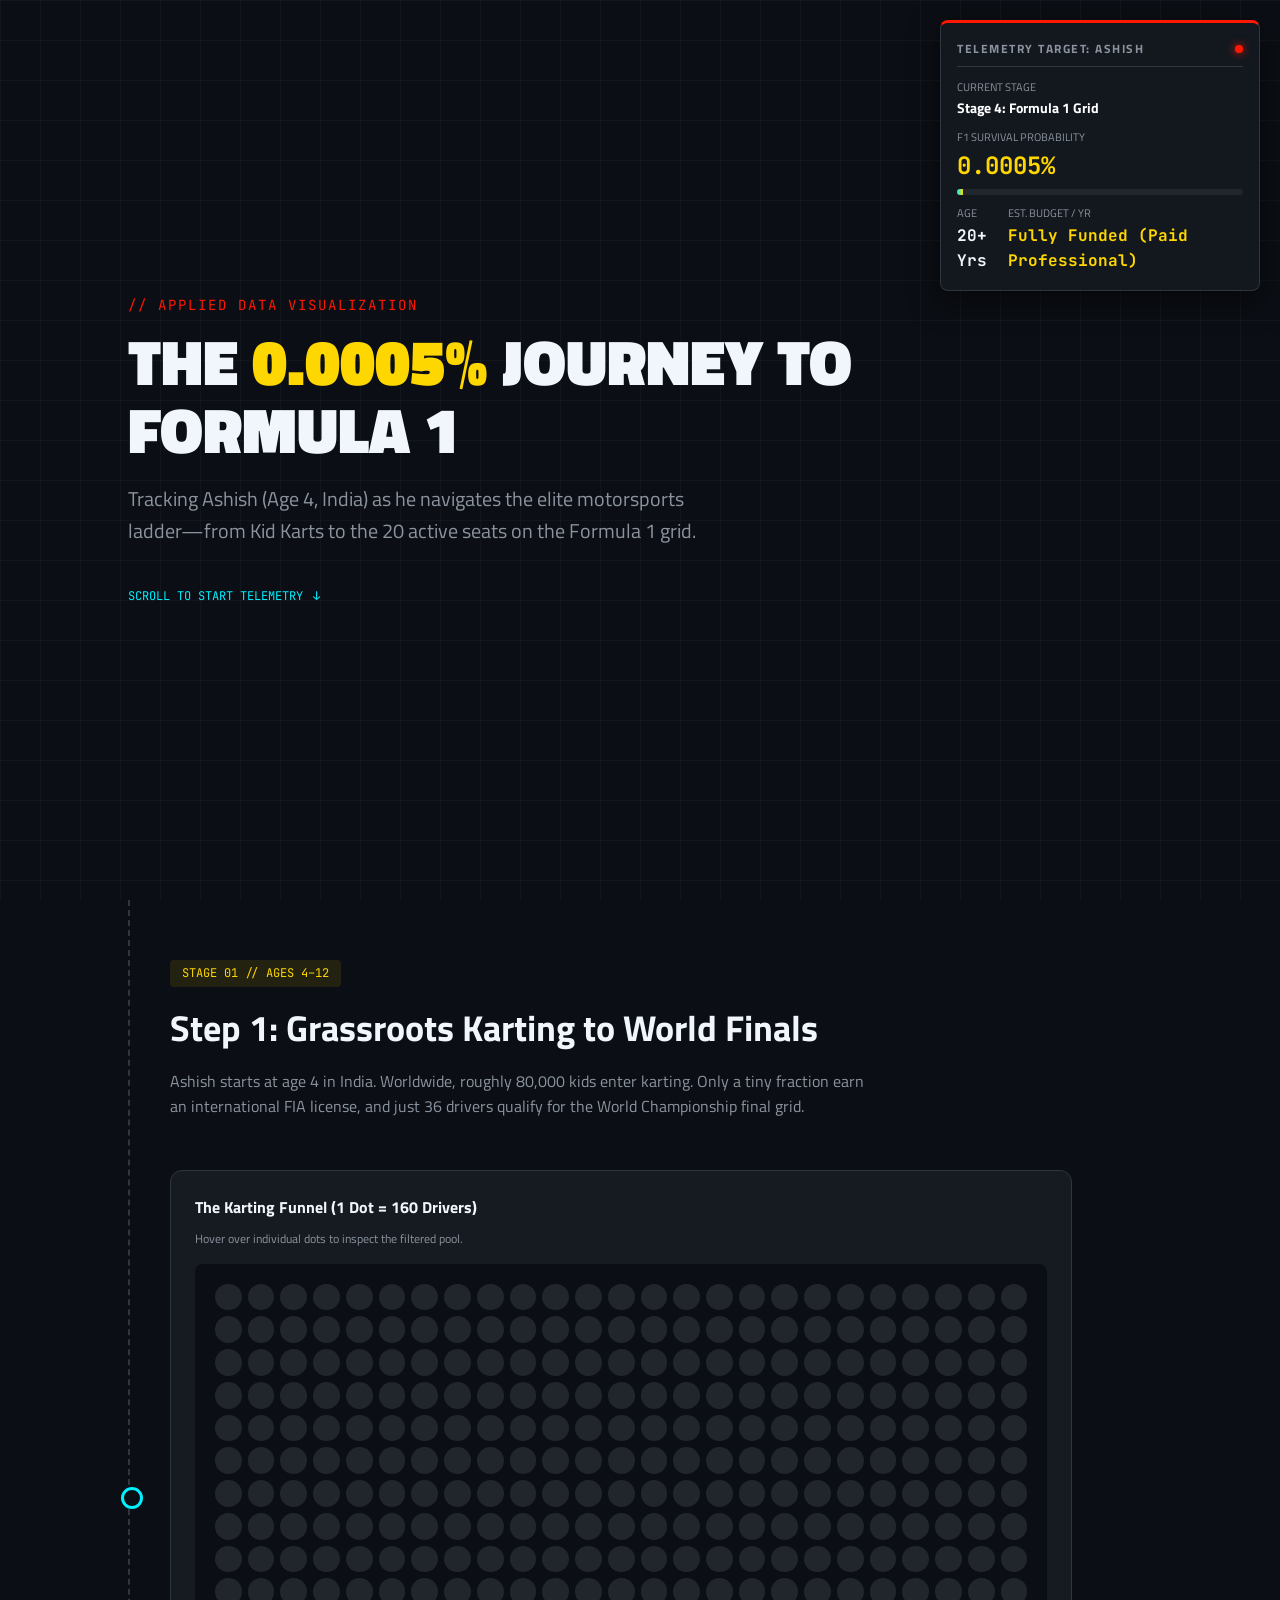
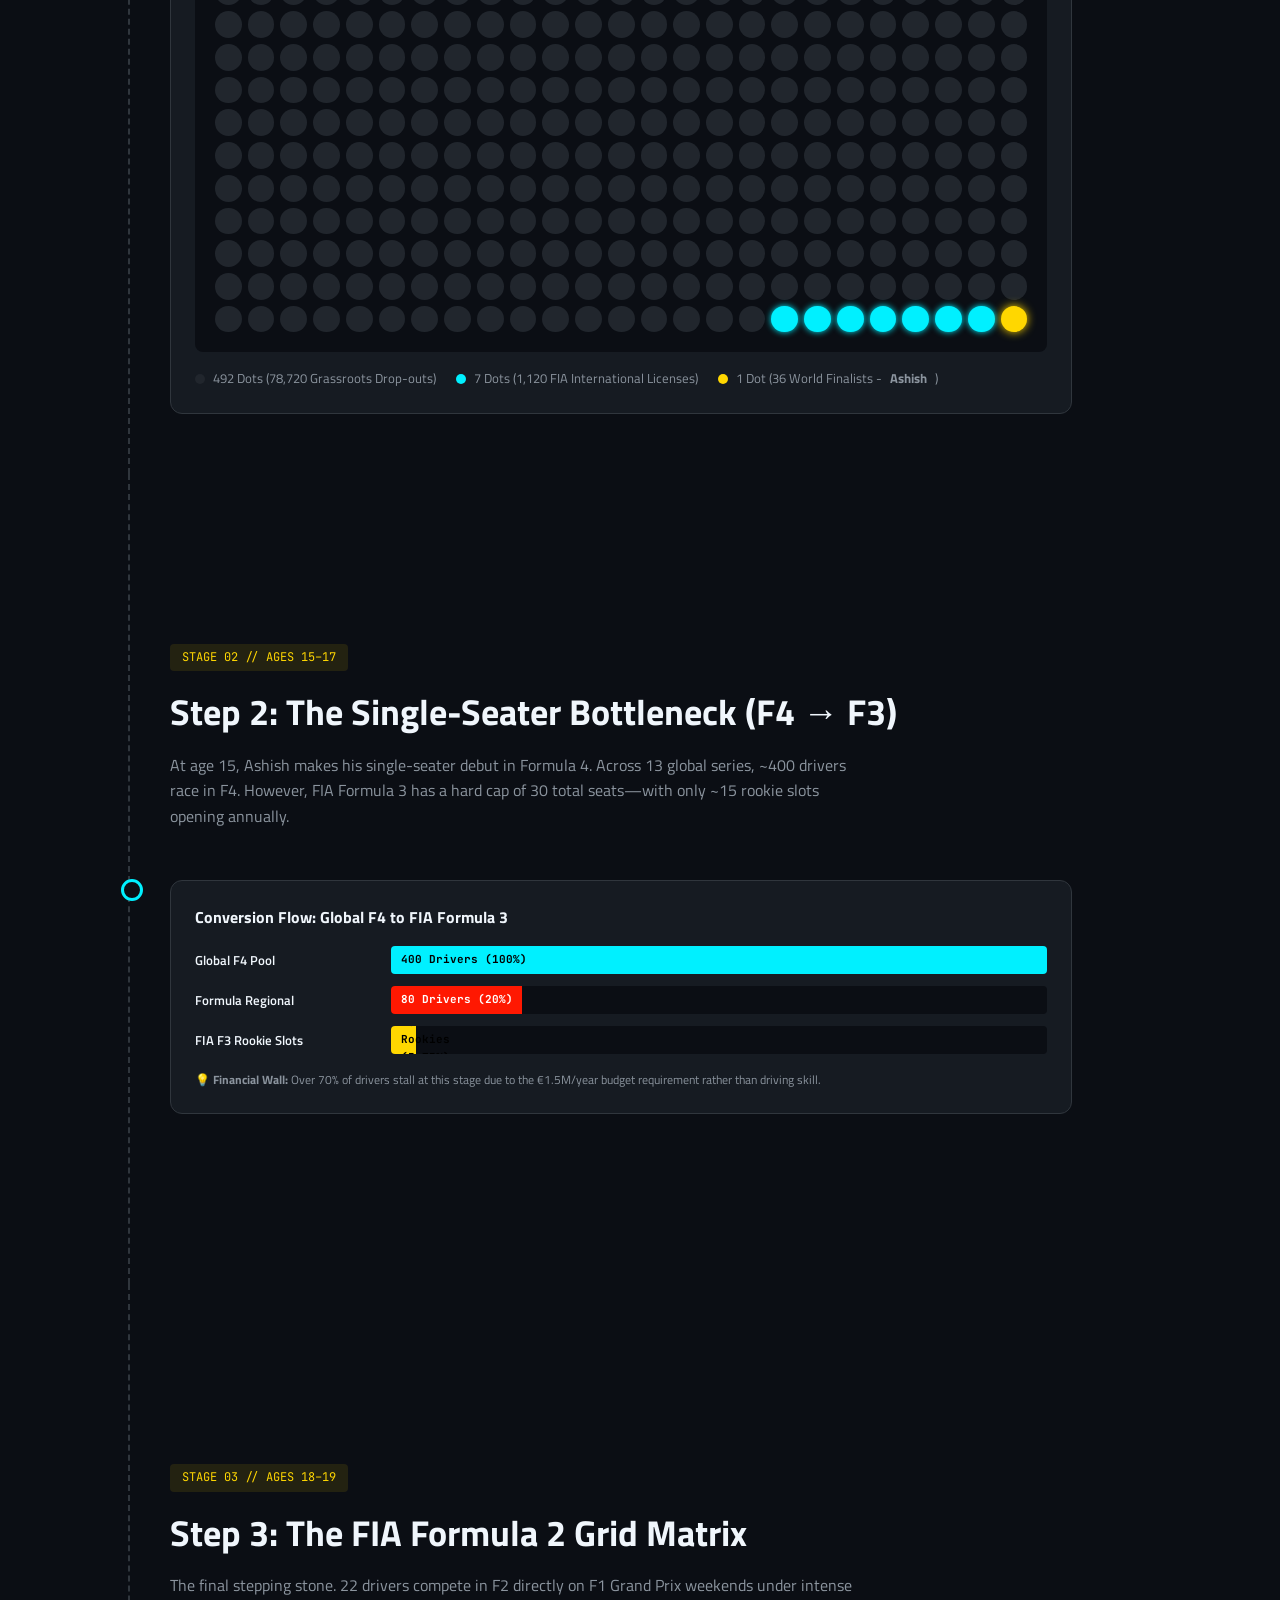
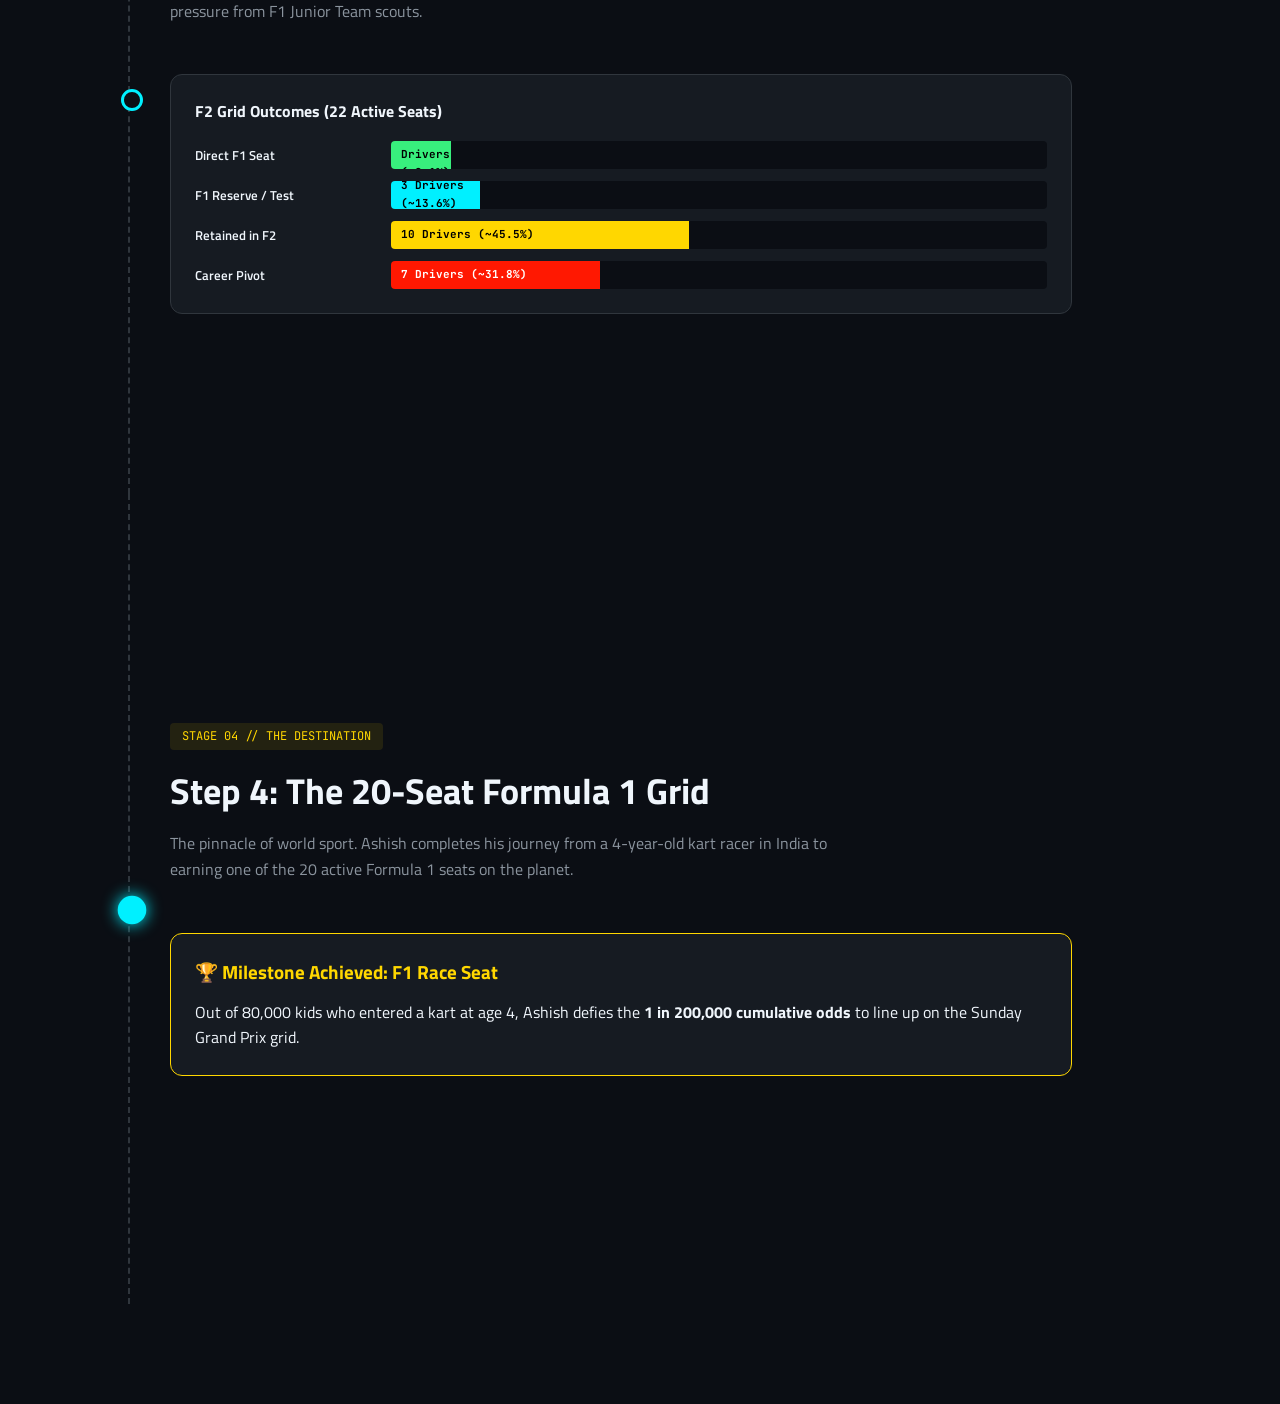
==== Index.html @ fbcd0f3a "Update 1" ====
<!DOCTYPE html>
<html lang="en">
<head>
  <meta charset="UTF-8">
  <meta name="viewport" content="width=device-width, initial-scale=1.0">
  <title>Ashish's Road to Formula 1 | An Interactive Data Story</title>
  <link href="https://fonts.googleapis.com/css2?family=Titillium+Web:wght@300;400;600;700;900&family=JetBrains+Mono:wght@400;700&display=swap" rel="stylesheet">
  
  <style>
    /* ==========================================================================
       1. GLOBAL SYSTEM & F1 THEME STYLES
       ========================================================================== */
    :root {
      --bg-dark: #0b0e14;
      --panel-bg: #161b22;
      --card-bg: #21262d;
      --accent-red: #ff1801;
      --accent-cyan: #00f0ff;
      --accent-gold: #ffd700;
      --accent-green: #38ef7d;
      --text-main: #f0f6fc;
      --text-muted: #8b949e;
      --border-color: #30363d;
      --font-f1: 'Titillium Web', sans-serif;
      --font-mono: 'JetBrains Mono', monospace;
    }

    * {
      box-sizing: border-box;
      margin: 0;
      padding: 0;
    }

    body {
      background-color: var(--bg-dark);
      color: var(--text-main);
      font-family: var(--font-f1);
      line-height: 1.6;
      overflow-x: hidden;
    }

    /* Background Telemetry Grid Effect */
    body::before {
      content: "";
      position: fixed;
      top: 0; left: 0; width: 100vw; height: 100vh;
      background-image: 
        linear-gradient(rgba(255, 255, 255, 0.03) 1px, transparent 1px),
        linear-gradient(90deg, rgba(255, 255, 255, 0.03) 1px, transparent 1px);
      background-size: 40px 40px;
      pointer-events: none;
      z-index: -1;
    }

    /* ==========================================================================
       2. FIXED TELEMETRY DASHBOARD (PROBABILITY COUNTER)
       ========================================================================== */
    .telemetry-hud {
      position: fixed;
      top: 20px;
      right: 20px;
      width: 320px;
      background: rgba(22, 27, 34, 0.85);
      backdrop-filter: blur(12px);
      border: 1px solid var(--border-color);
      border-top: 3px solid var(--accent-red);
      border-radius: 8px;
      padding: 16px;
      z-index: 1000;
      box-shadow: 0 10px 30px rgba(0, 0, 0, 0.5);
    }

    .hud-header {
      display: flex;
      justify-content: space-between;
      align-items: center;
      border-bottom: 1px solid var(--border-color);
      padding-bottom: 8px;
      margin-bottom: 12px;
    }

    .hud-title {
      font-size: 12px;
      font-weight: 700;
      letter-spacing: 1.5px;
      color: var(--text-muted);
      text-transform: uppercase;
    }

    .live-dot {
      width: 8px;
      height: 8px;
      background-color: var(--accent-red);
      border-radius: 50%;
      box-shadow: 0 0 8px var(--accent-red);
      animation: pulse 1.5s infinite;
    }

    @keyframes pulse {
      0% { opacity: 0.3; }
      50% { opacity: 1; }
      100% { opacity: 0.3; }
    }

    .hud-metric {
      margin-bottom: 10px;
    }

    .metric-label {
      font-size: 11px;
      color: var(--text-muted);
      text-transform: uppercase;
    }

    .metric-value {
      font-family: var(--font-mono);
      font-size: 24px;
      font-weight: 700;
      color: var(--accent-cyan);
      transition: all 0.4s ease;
    }

    .metric-value.gold { color: var(--accent-gold); }
    .metric-value.red { color: var(--accent-red); }

    .progress-bar-container {
      width: 100%;
      height: 6px;
      background: var(--card-bg);
      border-radius: 3px;
      overflow: hidden;
      margin-top: 4px;
    }

    .progress-bar {
      height: 100%;
      width: 100%;
      background: linear-gradient(90deg, var(--accent-cyan), var(--accent-gold));
      transition: width 0.5s ease;
    }

    /* ==========================================================================
       3. HERO SECTION
       ========================================================================== */
    .hero {
      min-height: 100vh;
      display: flex;
      flex-direction: column;
      justify-content: center;
      align-items: flex-start;
      padding: 0 10%;
      position: relative;
    }

    .hero-tag {
      color: var(--accent-red);
      font-family: var(--font-mono);
      font-size: 14px;
      letter-spacing: 2px;
      margin-bottom: 12px;
    }

    .hero-title {
      font-size: 64px;
      font-weight: 900;
      line-height: 1.05;
      text-transform: uppercase;
      max-width: 800px;
      margin-bottom: 20px;
    }

    .hero-title span {
      color: var(--accent-gold);
    }

    .hero-subtitle {
      font-size: 20px;
      color: var(--text-muted);
      max-width: 600px;
      margin-bottom: 40px;
    }

    .scroll-indicator {
      font-family: var(--font-mono);
      font-size: 12px;
      color: var(--accent-cyan);
      display: flex;
      align-items: center;
      gap: 10px;
      animation: bounce 2s infinite;
    }

    @keyframes bounce {
      0%, 20%, 50%, 80%, 100% { transform: translateY(0); }
      40% { transform: translateY(-8px); }
      60% { transform: translateY(-4px); }
    }

    /* ==========================================================================
       4. STORY STAGES (SCROLL CONTENT)
       ========================================================================== */
    .container {
      padding: 0 10% 100px 10%;
      max-width: 1200px;
    }

    .stage-section {
      min-height: 90vh;
      padding: 60px 0;
      display: flex;
      flex-direction: column;
      justify-content: center;
      border-left: 2px dashed var(--border-color);
      padding-left: 40px;
      position: relative;
    }

    .stage-section::before {
      content: "";
      position: absolute;
      left: -9px;
      top: 50%;
      width: 16px;
      height: 16px;
      border-radius: 50%;
      background: var(--bg-dark);
      border: 3px solid var(--accent-cyan);
      transition: all 0.3s ease;
    }

    .stage-section.active::before {
      background: var(--accent-cyan);
      box-shadow: 0 0 12px var(--accent-cyan);
      transform: scale(1.3);
    }

    .stage-badge {
      font-family: var(--font-mono);
      font-size: 12px;
      color: var(--accent-gold);
      background: rgba(255, 215, 0, 0.1);
      padding: 4px 12px;
      border-radius: 4px;
      display: inline-block;
      margin-bottom: 12px;
      width: fit-content;
    }

    .stage-title {
      font-size: 36px;
      font-weight: 700;
      margin-bottom: 12px;
    }

    .stage-desc {
      font-size: 16px;
      color: var(--text-muted);
      max-width: 700px;
      margin-bottom: 30px;
    }

    /* ==========================================================================
       5. INTERACTIVE VISUALIZATIONS & HOVER CARDS
       ========================================================================== */
    .viz-card {
      background: var(--panel-bg);
      border: 1px solid var(--border-color);
      border-radius: 12px;
      padding: 24px;
      margin-top: 20px;
      transition: transform 0.3s ease, border-color 0.3s ease;
    }

    .viz-card:hover {
      transform: translateY(-4px);
      border-color: var(--accent-cyan);
    }

    /* Stage 1: Dot Grid Visual */
    .dot-grid {
      display: grid;
      grid-template-columns: repeat(25, 1fr);
      gap: 6px;
      background: var(--bg-dark);
      padding: 20px;
      border-radius: 8px;
      margin-bottom: 16px;
    }

    .dot {
      width: 100%;
      aspect-ratio: 1;
      border-radius: 50%;
      background: var(--card-bg);
      transition: transform 0.2s ease, background-color 0.2s ease;
      cursor: pointer;
    }

    .dot:hover {
      transform: scale(2);
      z-index: 10;
    }

    .dot.blue { background: var(--accent-cyan); box-shadow: 0 0 6px var(--accent-cyan); }
    .dot.gold { background: var(--accent-gold); box-shadow: 0 0 10px var(--accent-gold); animation: pulse 1s infinite; }

    /* Legend Box */
    .legend-box {
      display: flex;
      gap: 20px;
      font-size: 13px;
      color: var(--text-muted);
    }

    .legend-item {
      display: flex;
      align-items: center;
      gap: 8px;
    }

    /* Stage 2 & 3: Interactive Bar / Sankey Flow Visuals */
    .flow-bar-container {
      display: flex;
      flex-direction: column;
      gap: 12px;
      margin-top: 16px;
    }

    .flow-row {
      display: flex;
      align-items: center;
      gap: 16px;
    }

    .flow-label {
      width: 180px;
      font-size: 13px;
      font-weight: 600;
    }

    .flow-track {
      flex-grow: 1;
      height: 28px;
      background: var(--bg-dark);
      border-radius: 4px;
      overflow: hidden;
      position: relative;
    }

    .flow-fill {
      height: 100%;
      background: var(--accent-cyan);
      display: flex;
      align-items: center;
      padding-left: 10px;
      font-family: var(--font-mono);
      font-size: 11px;
      color: #000;
      font-weight: 700;
      transition: width 1s ease;
    }

    .flow-fill.red { background: var(--accent-red); color: #fff; }
    .flow-fill.gold { background: var(--accent-gold); }
    .flow-fill.green { background: var(--accent-green); }

    /* Tooltip styling on hover */
    [data-tooltip] {
      position: relative;
      cursor: pointer;
    }

    [data-tooltip]::after {
      content: attr(data-tooltip);
      position: absolute;
      bottom: 125%;
      left: 50%;
      transform: translateX(-50%);
      background: var(--card-bg);
      color: var(--text-main);
      padding: 6px 12px;
      border-radius: 4px;
      font-size: 12px;
      white-space: nowrap;
      border: 1px solid var(--border-color);
      opacity: 0;
      pointer-events: none;
      transition: opacity 0.2s ease;
      z-index: 100;
    }

    [data-tooltip]:hover::after {
      opacity: 1;
    }

    /* Responsive adjustments */
    @media (max-width: 768px) {
      .telemetry-hud { width: calc(100% - 40px); top: auto; bottom: 20px; right: 20px; }
      .hero-title { font-size: 38px; }
      .dot-grid { grid-template-columns: repeat(15, 1fr); }
      .flow-row { flex-direction: column; align-items: flex-start; gap: 4px; }
      .flow-track { width: 100%; }
    }
  </style>
</head>
<body>

  <!-- ==========================================================================
       FIXED TELEMETRY DASHBOARD (LIVE PROBABILITY COUNTER)
       ========================================================================== -->
  <aside class="telemetry-hud">
    <div class="hud-header">
      <span class="hud-title">Telemetry Target: Ashish</span>
      <span class="live-dot"></span>
    </div>
    
    <div class="hud-metric">
      <div class="metric-label">Current Stage</div>
      <div id="hud-stage-name" style="font-size: 14px; font-weight: 700; color: #fff;">Stage 0: Grassroots</div>
    </div>

    <div class="hud-metric">
      <div class="metric-label">F1 Survival Probability</div>
      <div id="hud-probability" class="metric-value">100.00%</div>
      <div class="progress-bar-container">
        <div id="hud-progress-bar" class="progress-bar"></div>
      </div>
    </div>

    <div style="display: flex; justify-content: space-between; margin-top: 10px;">
      <div>
        <div class="metric-label">Age</div>
        <div id="hud-age" style="font-family: var(--font-mono); font-weight: 700;">4 Yrs</div>
      </div>
      <div>
        <div class="metric-label">Est. Budget / Yr</div>
        <div id="hud-budget" style="font-family: var(--font-mono); font-weight: 700; color: var(--accent-gold);">₹2 Lakhs</div>
      </div>
    </div>
  </aside>

  <!-- ==========================================================================
       HERO SECTION
       ========================================================================== -->
  <section class="hero">
    <div class="hero-tag">// APPLIED DATA VISUALIZATION</div>
    <h1 class="hero-title">The <span>0.0005%</span> Journey to Formula 1</h1>
    <p class="hero-subtitle">Tracking Ashish (Age 4, India) as he navigates the elite motorsports ladder—from Kid Karts to the 20 active seats on the Formula 1 grid.</p>
    <div class="scroll-indicator">
      <span>SCROLL TO START TELEMETRY</span>
      <span>↓</span>
    </div>
  </section>

  <div class="container">

    <!-- ==========================================================================
         STAGE 1: KARTING ENTRY (THE 500-DOT GRID)
         ========================================================================== -->
    <section class="stage-section" id="stage-1" data-stage="Stage 1: Karting Entry" data-prob="1.40%" data-age="4–12" data-budget="₹2L – ₹25L" data-pct="100">
      <span class="stage-badge">STAGE 01 // AGES 4–12</span>
      <h2 class="stage-title">Step 1: Grassroots Karting to World Finals</h2>
      <p class="stage-desc">Ashish starts at age 4 in India. Worldwide, roughly 80,000 kids enter karting. Only a tiny fraction earn an international FIA license, and just 36 drivers qualify for the World Championship final grid.</p>

      <div class="viz-card">
        <h4 style="margin-bottom: 8px;">The Karting Funnel (1 Dot = 160 Drivers)</h4>
        <p style="font-size: 12px; color: var(--text-muted); margin-bottom: 16px;">Hover over individual dots to inspect the filtered pool.</p>
        
        <!-- 500 Dot Grid Generated via JavaScript -->
        <div class="dot-grid" id="karting-grid"></div>

        <div class="legend-box">
          <div class="legend-item"><span style="width: 10px; height: 10px; background: var(--card-bg); border-radius: 50%;"></span> 492 Dots (78,720 Grassroots Drop-outs)</div>
          <div class="legend-item"><span style="width: 10px; height: 10px; background: var(--accent-cyan); border-radius: 50%;"></span> 7 Dots (1,120 FIA International Licenses)</div>
          <div class="legend-item"><span style="width: 10px; height: 10px; background: var(--accent-gold); border-radius: 50%;"></span> 1 Dot (36 World Finalists - <b>Ashish</b>)</div>
        </div>
      </div>
    </section>

    <!-- ==========================================================================
         STAGE 2: FORMULA 4 TO FORMULA 3
         ========================================================================== -->
    <section class="stage-section" id="stage-2" data-stage="Stage 2: Single-Seater Leap" data-prob="0.0037%" data-age="15–17" data-budget="₹3.5Cr – ₹15Cr" data-pct="35">
      <span class="stage-badge">STAGE 02 // AGES 15–17</span>
      <h2 class="stage-title">Step 2: The Single-Seater Bottleneck (F4 → F3)</h2>
      <p class="stage-desc">At age 15, Ashish makes his single-seater debut in Formula 4. Across 13 global series, ~400 drivers race in F4. However, FIA Formula 3 has a hard cap of 30 total seats—with only ~15 rookie slots opening annually.</p>

      <div class="viz-card">
        <h4>Conversion Flow: Global F4 to FIA Formula 3</h4>
        <div class="flow-bar-container">
          
          <div class="flow-row" data-tooltip="400 active drivers globally across all F4 series">
            <div class="flow-label">Global F4 Pool</div>
            <div class="flow-track">
              <div class="flow-fill" style="width: 100%;">400 Drivers (100%)</div>
            </div>
          </div>

          <div class="flow-row" data-tooltip="Formula Regional (FRECA/GB3) proving grounds">
            <div class="flow-label">Formula Regional</div>
            <div class="flow-track">
              <div class="flow-fill red" style="width: 20%;">80 Drivers (20%)</div>
            </div>
          </div>

          <div class="flow-row" data-tooltip="Strict 30-car grid hard cap in FIA F3">
            <div class="flow-label">FIA F3 Rookie Slots</div>
            <div class="flow-track">
              <div class="flow-fill gold" style="width: 3.75%;">15 Rookies (3.75%)</div>
            </div>
          </div>

        </div>
        <p style="font-size: 12px; color: var(--text-muted); margin-top: 16px;">💡 <b>Financial Wall:</b> Over 70% of drivers stall at this stage due to the €1.5M/year budget requirement rather than driving skill.</p>
      </div>
    </section>

    <!-- ==========================================================================
         STAGE 3: FORMULA 2 MATRIX
         ========================================================================== -->
    <section class="stage-section" id="stage-3" data-stage="Stage 3: FIA Formula 2" data-prob="0.0011%" data-age="18–19" data-budget="₹20Cr – ₹28Cr" data-pct="15">
      <span class="stage-badge">STAGE 03 // AGES 18–19</span>
      <h2 class="stage-title">Step 3: The FIA Formula 2 Grid Matrix</h2>
      <p class="stage-desc">The final stepping stone. 22 drivers compete in F2 directly on F1 Grand Prix weekends under intense pressure from F1 Junior Team scouts.</p>

      <div class="viz-card">
        <h4>F2 Grid Outcomes (22 Active Seats)</h4>
        <div class="flow-bar-container">
          
          <div class="flow-row" data-tooltip="Immediate promotion to a full-time F1 race seat">
            <div class="flow-label">Direct F1 Seat</div>
            <div class="flow-track">
              <div class="flow-fill green" style="width: 9.1%;">2 Drivers (~9.1%)</div>
            </div>
          </div>

          <div class="flow-row" data-tooltip="F1 Reserve, test, or simulator driver contract">
            <div class="flow-label">F1 Reserve / Test</div>
            <div class="flow-track">
              <div class="flow-fill" style="width: 13.6%;">3 Drivers (~13.6%)</div>
            </div>
          </div>

          <div class="flow-row" data-tooltip="Returning for a second or third year in F2">
            <div class="flow-label">Retained in F2</div>
            <div class="flow-track">
              <div class="flow-fill gold" style="width: 45.5%;">10 Drivers (~45.5%)</div>
            </div>
          </div>

          <div class="flow-row" data-tooltip="Transition to IndyCar, Formula E, or WEC GT3">
            <div class="flow-label">Career Pivot</div>
            <div class="flow-track">
              <div class="flow-fill red" style="width: 31.8%;">7 Drivers (~31.8%)</div>
            </div>
          </div>

        </div>
      </div>
    </section>

    <!-- ==========================================================================
         STAGE 4: THE FORMULA 1 GRID (DESTINATION)
         ========================================================================== -->
    <section class="stage-section" id="stage-4" data-stage="Stage 4: Formula 1 Grid" data-prob="0.0005%" data-age="20+ Yrs" data-budget="Fully Funded (Paid Professional)" data-pct="2">
      <span class="stage-badge">STAGE 04 // THE DESTINATION</span>
      <h2 class="stage-title">Step 4: The 20-Seat Formula 1 Grid</h2>
      <p class="stage-desc">The pinnacle of world sport. Ashish completes his journey from a 4-year-old kart racer in India to earning one of the 20 active Formula 1 seats on the planet.</p>

      <div class="viz-card" style="border-color: var(--accent-gold);">
        <h3 style="color: var(--accent-gold); margin-bottom: 12px;">🏆 Milestone Achieved: F1 Race Seat</h3>
        <p>Out of 80,000 kids who entered a kart at age 4, Ashish defies the <b>1 in 200,000 cumulative odds</b> to line up on the Sunday Grand Prix grid.</p>
      </div>
    </section>

  </div>

  <!-- ==========================================================================
       6. JAVASCRIPT: DYNAMIC SCROLL INTERACTION & TELEMETRY UPDATES
       ========================================================================== -->
  <script>
    // 1. Build the 500-Dot Grid dynamically
    const kartingGrid = document.getElementById('karting-grid');
    if (kartingGrid) {
      // 492 Gray Dots
      for (let i = 0; i < 492; i++) {
        const dot = document.createElement('div');
        dot.className = 'dot';
        dot.setAttribute('data-tooltip', 'Grassroots / Local Applicant (Drop-out)');
        kartingGrid.appendChild(dot);
      }
      // 7 Cyan Dots
      for (let i = 0; i < 7; i++) {
        const dot = document.createElement('div');
        dot.className = 'dot blue';
        dot.setAttribute('data-tooltip', 'FIA International License Holder (~1,123 Pool)');
        kartingGrid.appendChild(dot);
      }
      // 1 Gold Dot (Ashish)
      const ashishDot = document.createElement('div');
      ashishDot.className = 'dot gold';
      ashishDot.setAttribute('data-tooltip', 'Ashish (FIA World Championship Final Grid - 36 Drivers)');
      kartingGrid.appendChild(ashishDot);
    }

    // 2. Scroll-Driven Telemetry HUD Updates
    const stages = document.querySelectorAll('.stage-section');
    const hudStage = document.getElementById('hud-stage-name');
    const hudProb = document.getElementById('hud-probability');
    const hudAge = document.getElementById('hud-age');
    const hudBudget = document.getElementById('hud-budget');
    const hudBar = document.getElementById('hud-progress-bar');

    const observerOptions = {
      root: null,
      rootMargin: '-20% 0px -40% 0px',
      threshold: 0.2
    };

    const observer = new IntersectionObserver((entries) => {
      entries.forEach(entry => {
        if (entry.isIntersecting) {
          // Remove active class from all
          stages.forEach(s => s.classList.remove('active'));
          
          // Add active class to current
          entry.target.classList.add('active');

          // Read data attributes
          const stageName = entry.target.getAttribute('data-stage');
          const prob = entry.target.getAttribute('data-prob');
          const age = entry.target.getAttribute('data-age');
          const budget = entry.target.getAttribute('data-budget');
          const pct = entry.target.getAttribute('data-pct');

          // Update HUD
          if (hudStage) hudStage.textContent = stageName;
          if (hudProb) {
            hudProb.textContent = prob;
            if (prob === '0.0005%') {
              hudProb.className = 'metric-value gold';
            } else if (parseFloat(prob) < 0.1) {
              hudProb.className = 'metric-value red';
            } else {
              hudProb.className = 'metric-value';
            }
          }
          if (hudAge) hudAge.textContent = age;
          if (hudBudget) hudBudget.textContent = budget;
          if (hudBar) hudBar.style.width = pct + '%';
        }
      });
    }, observerOptions);

    stages.forEach(stage => observer.observe(stage));
  </script>
</body>
</html>
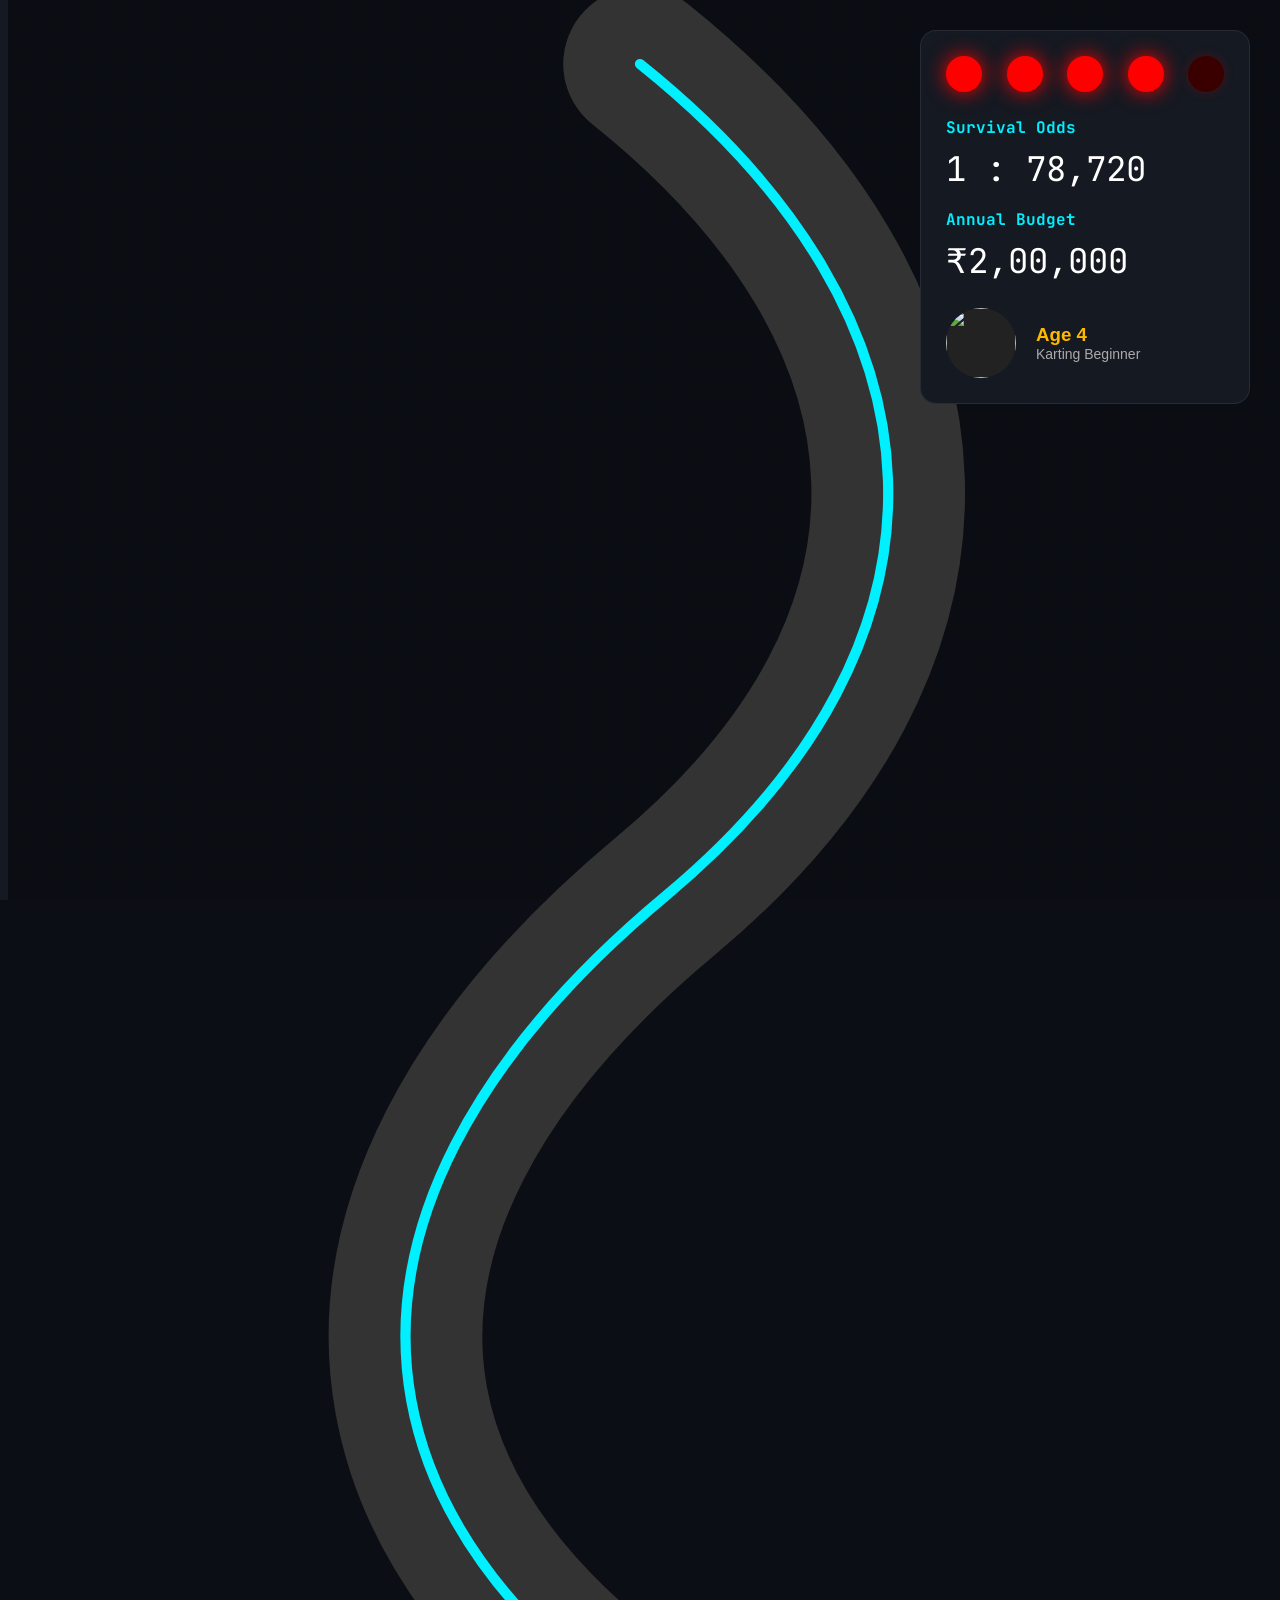
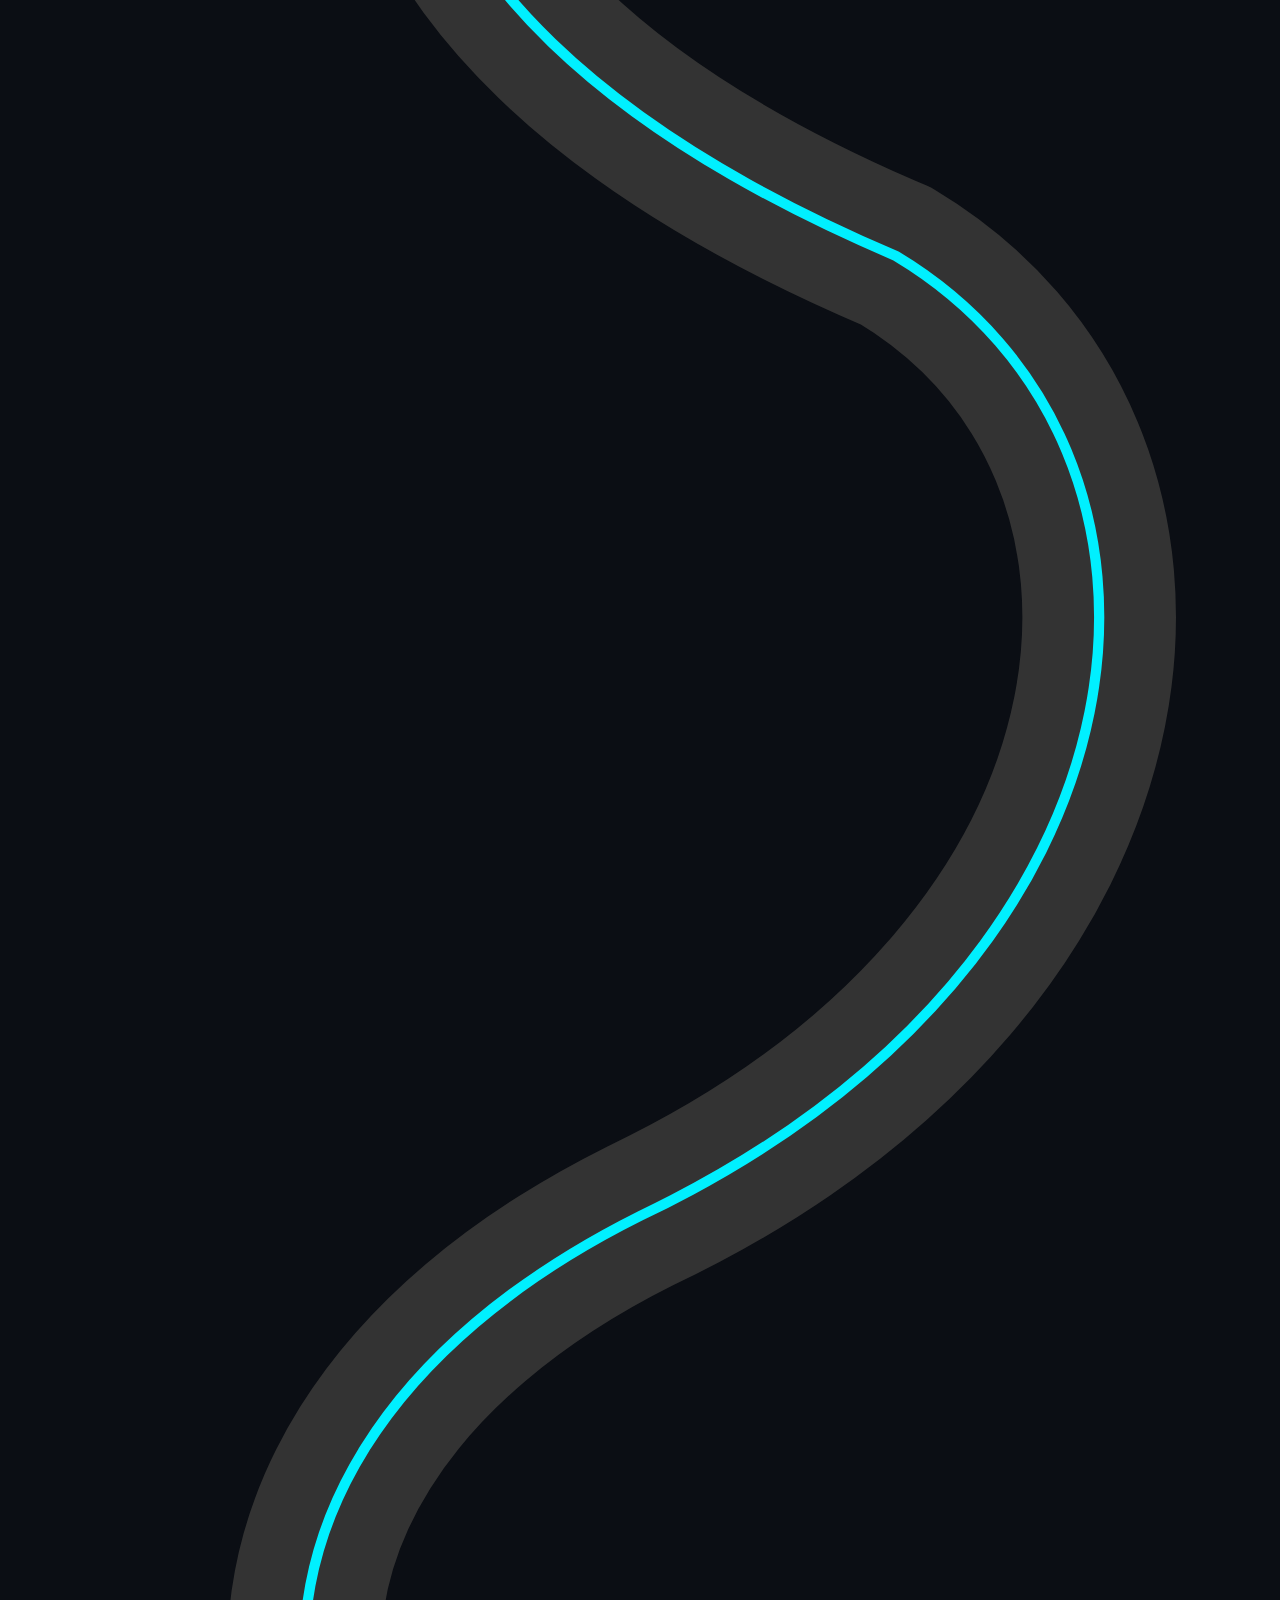
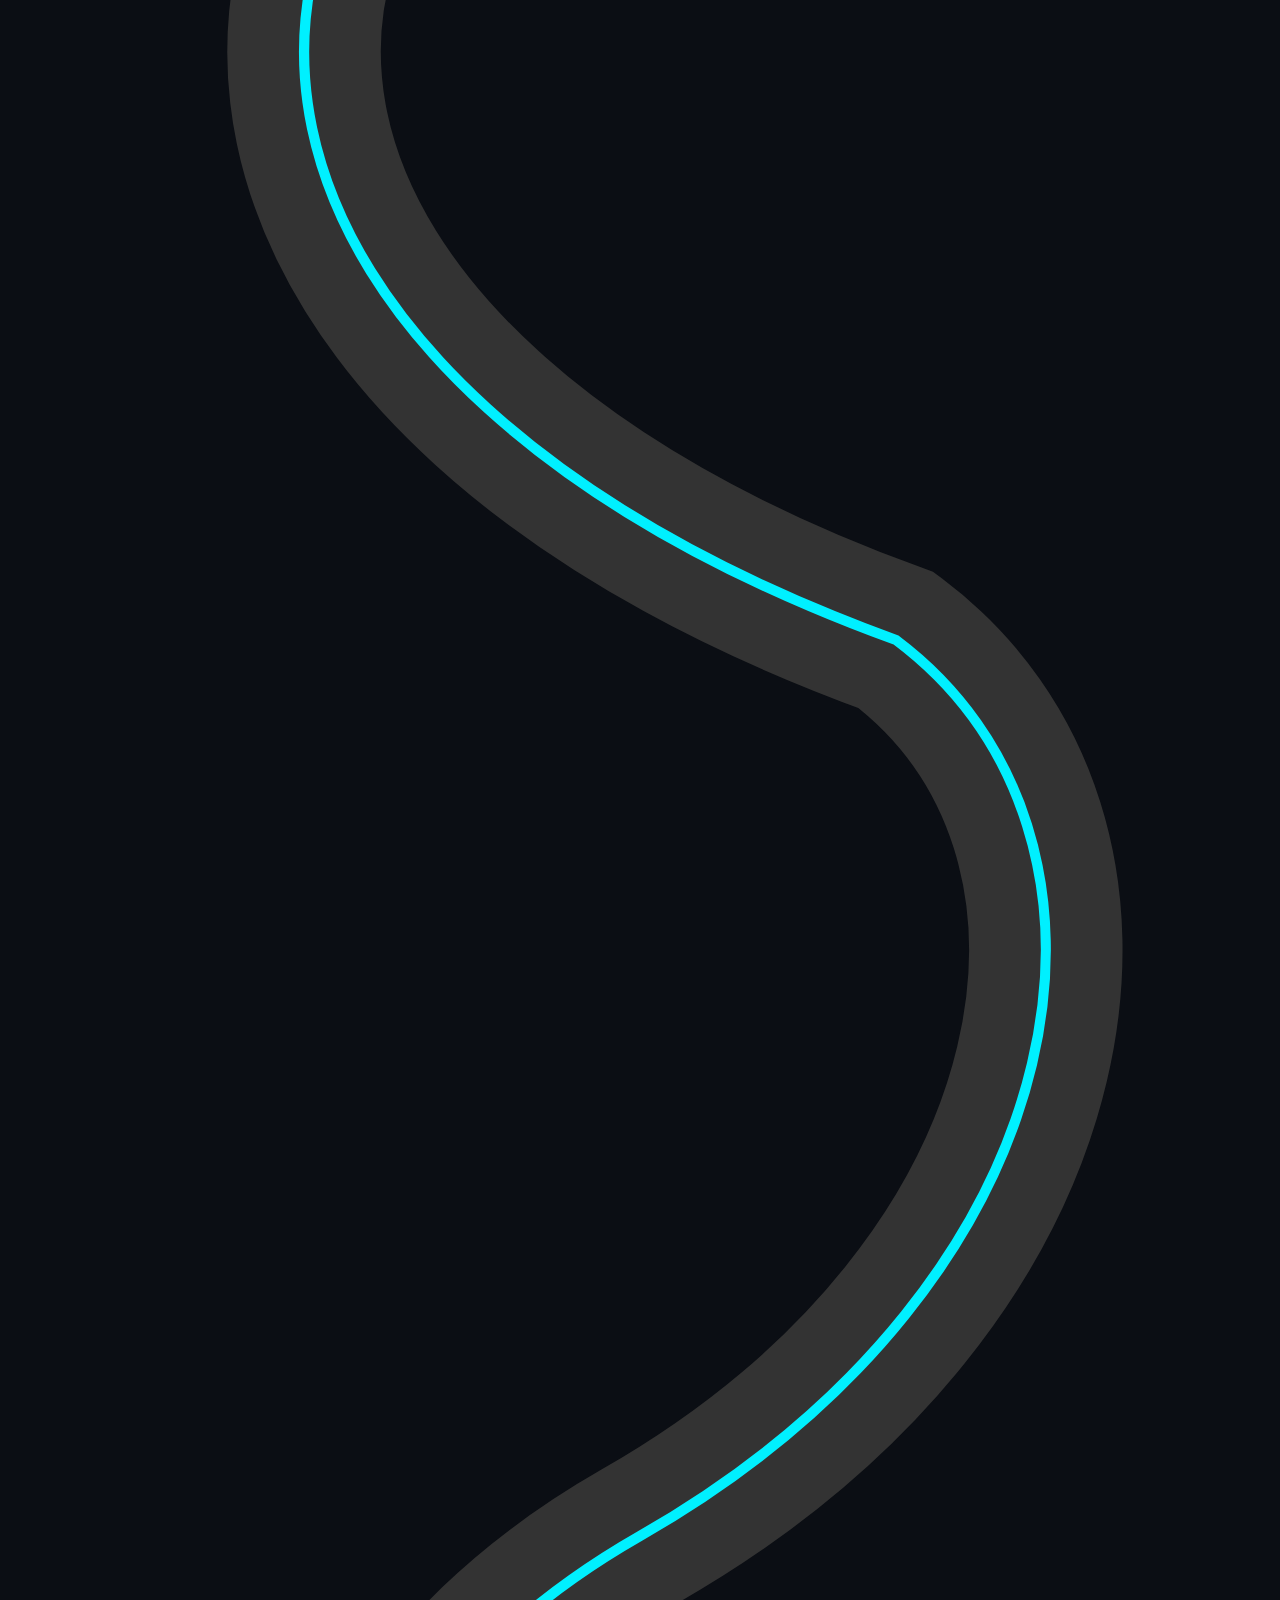
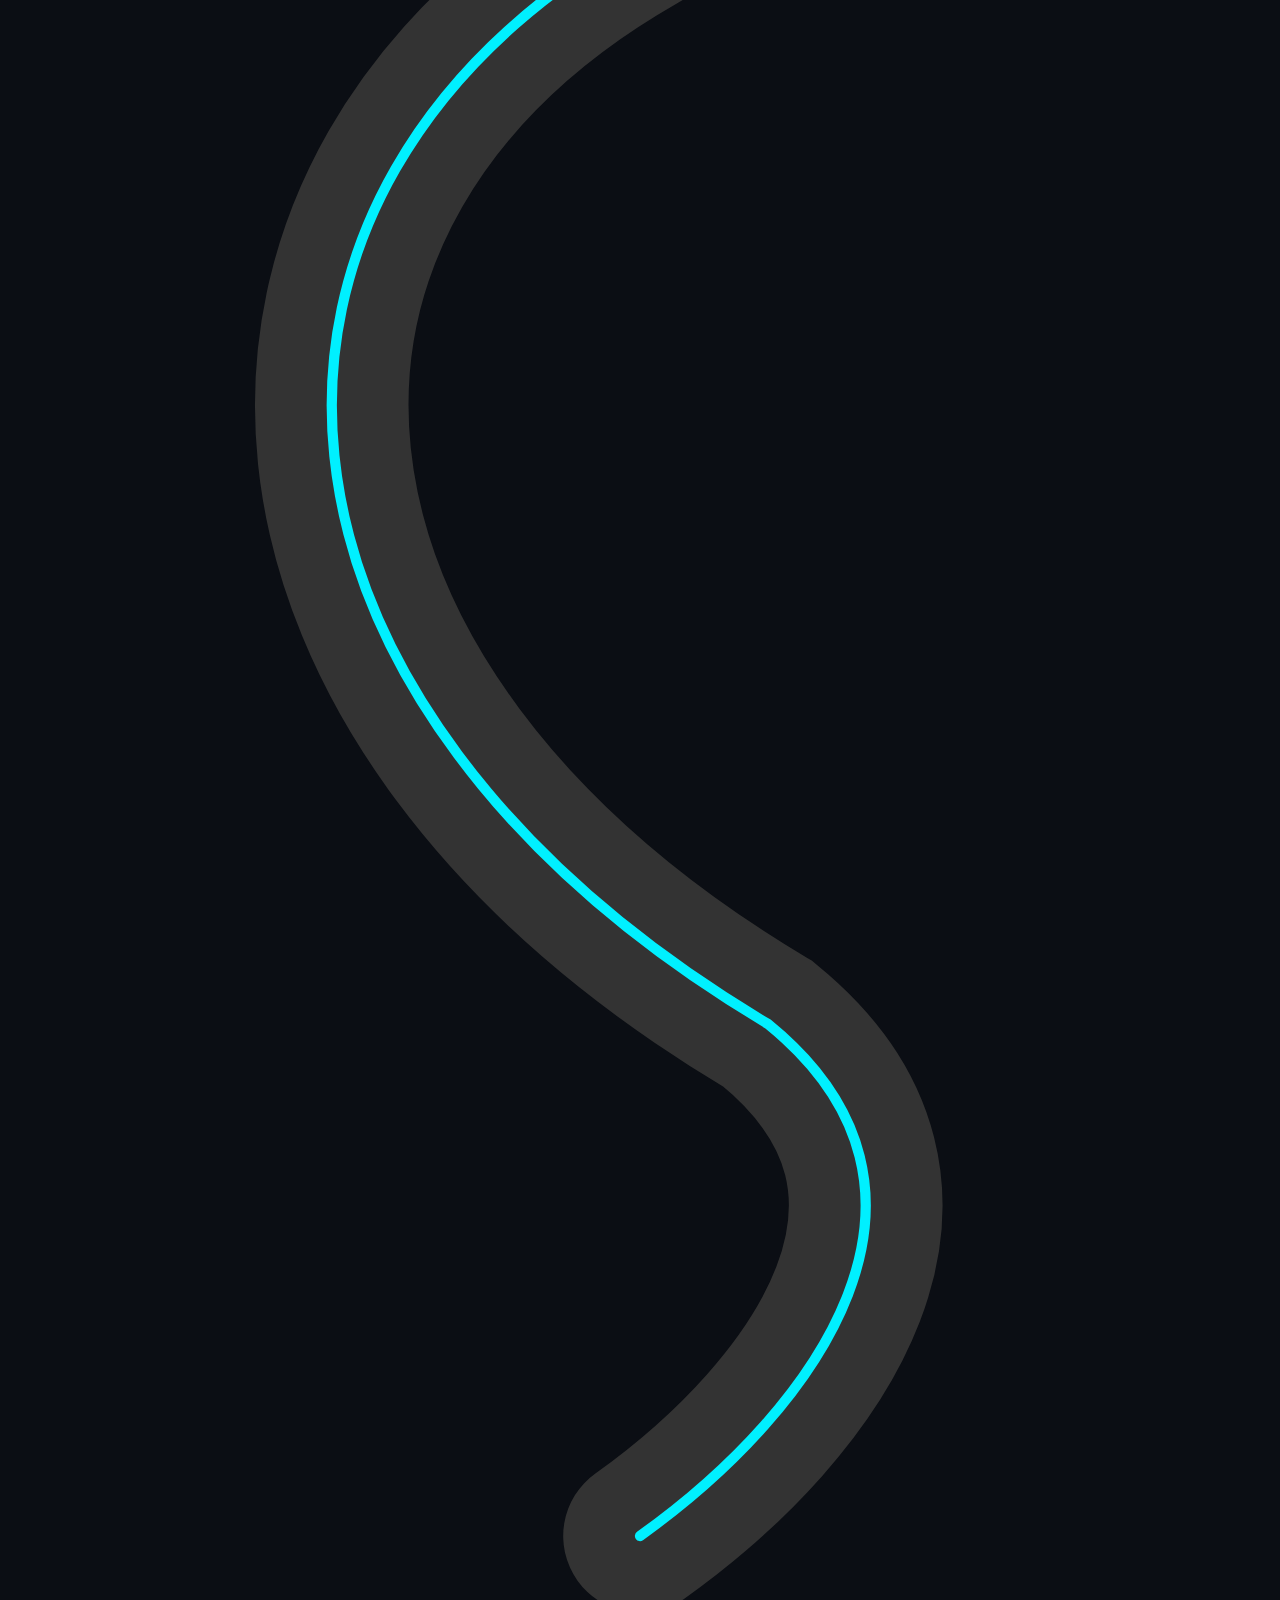
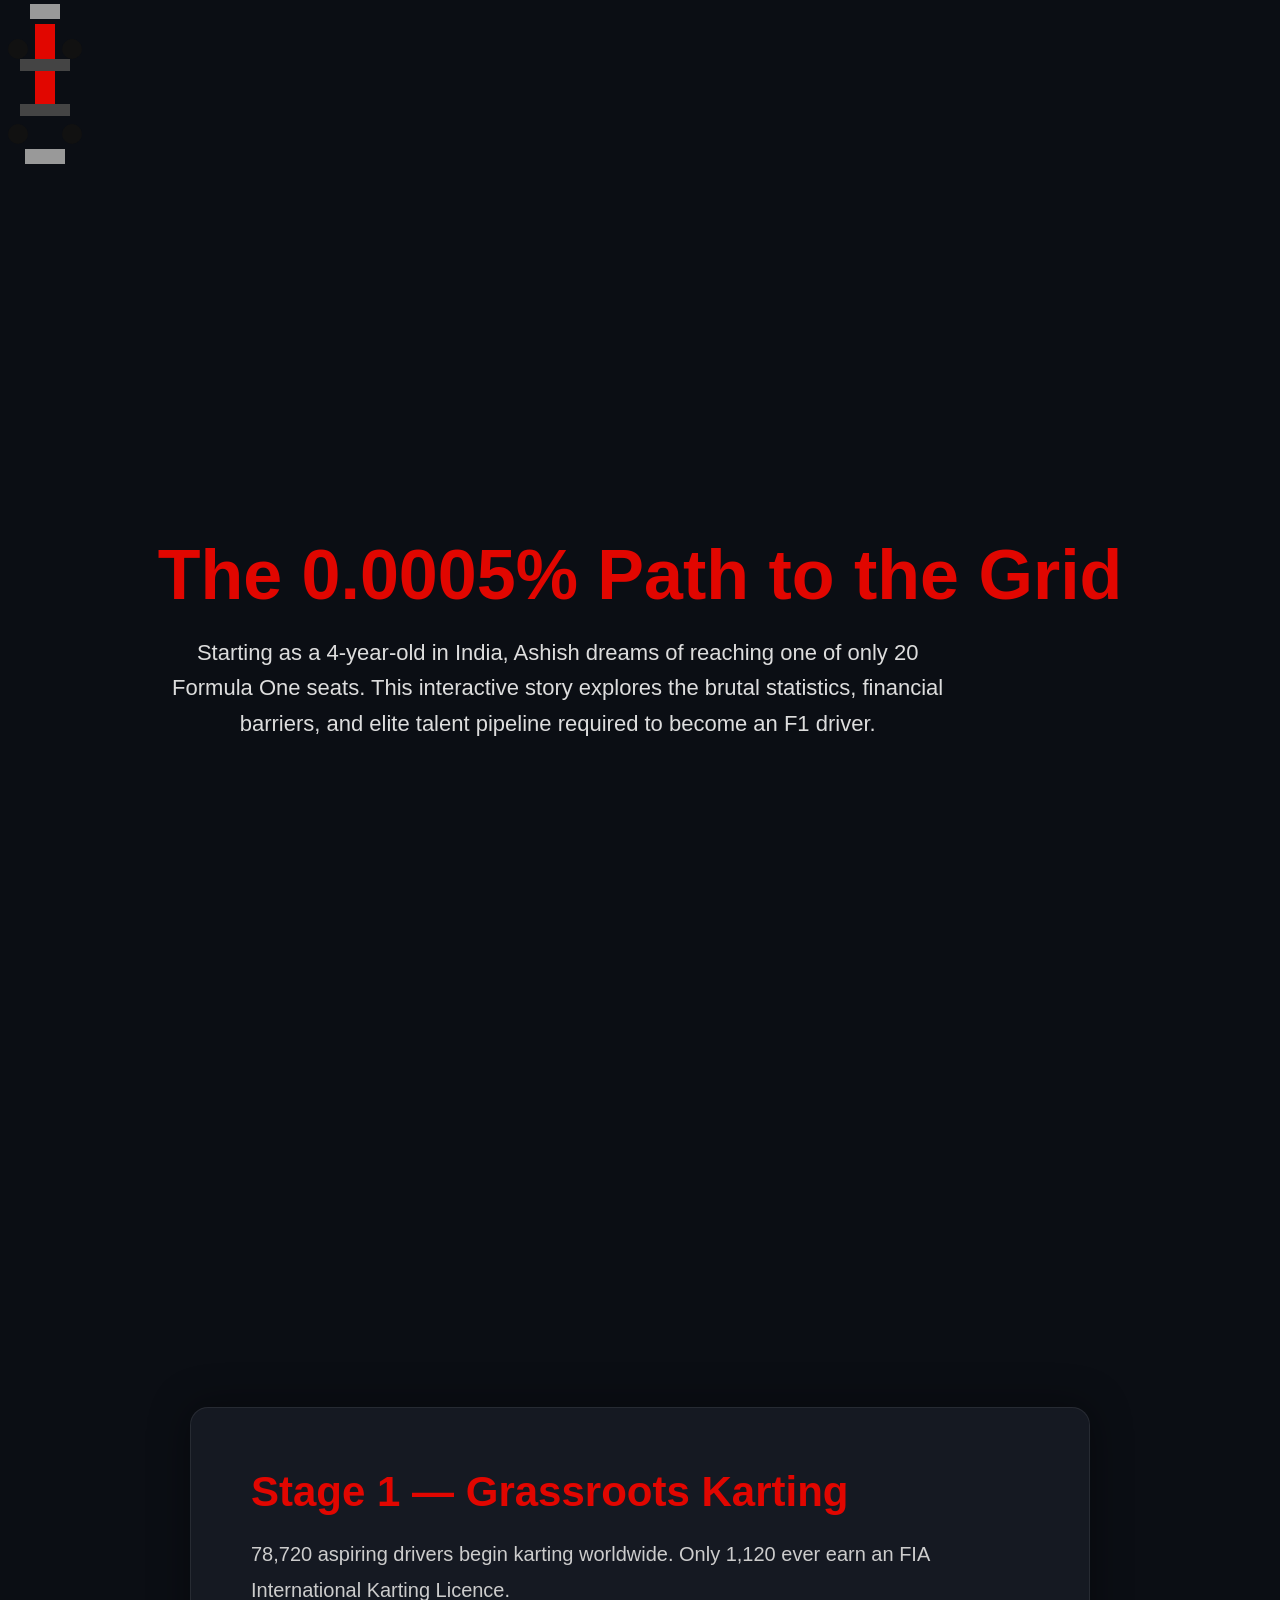
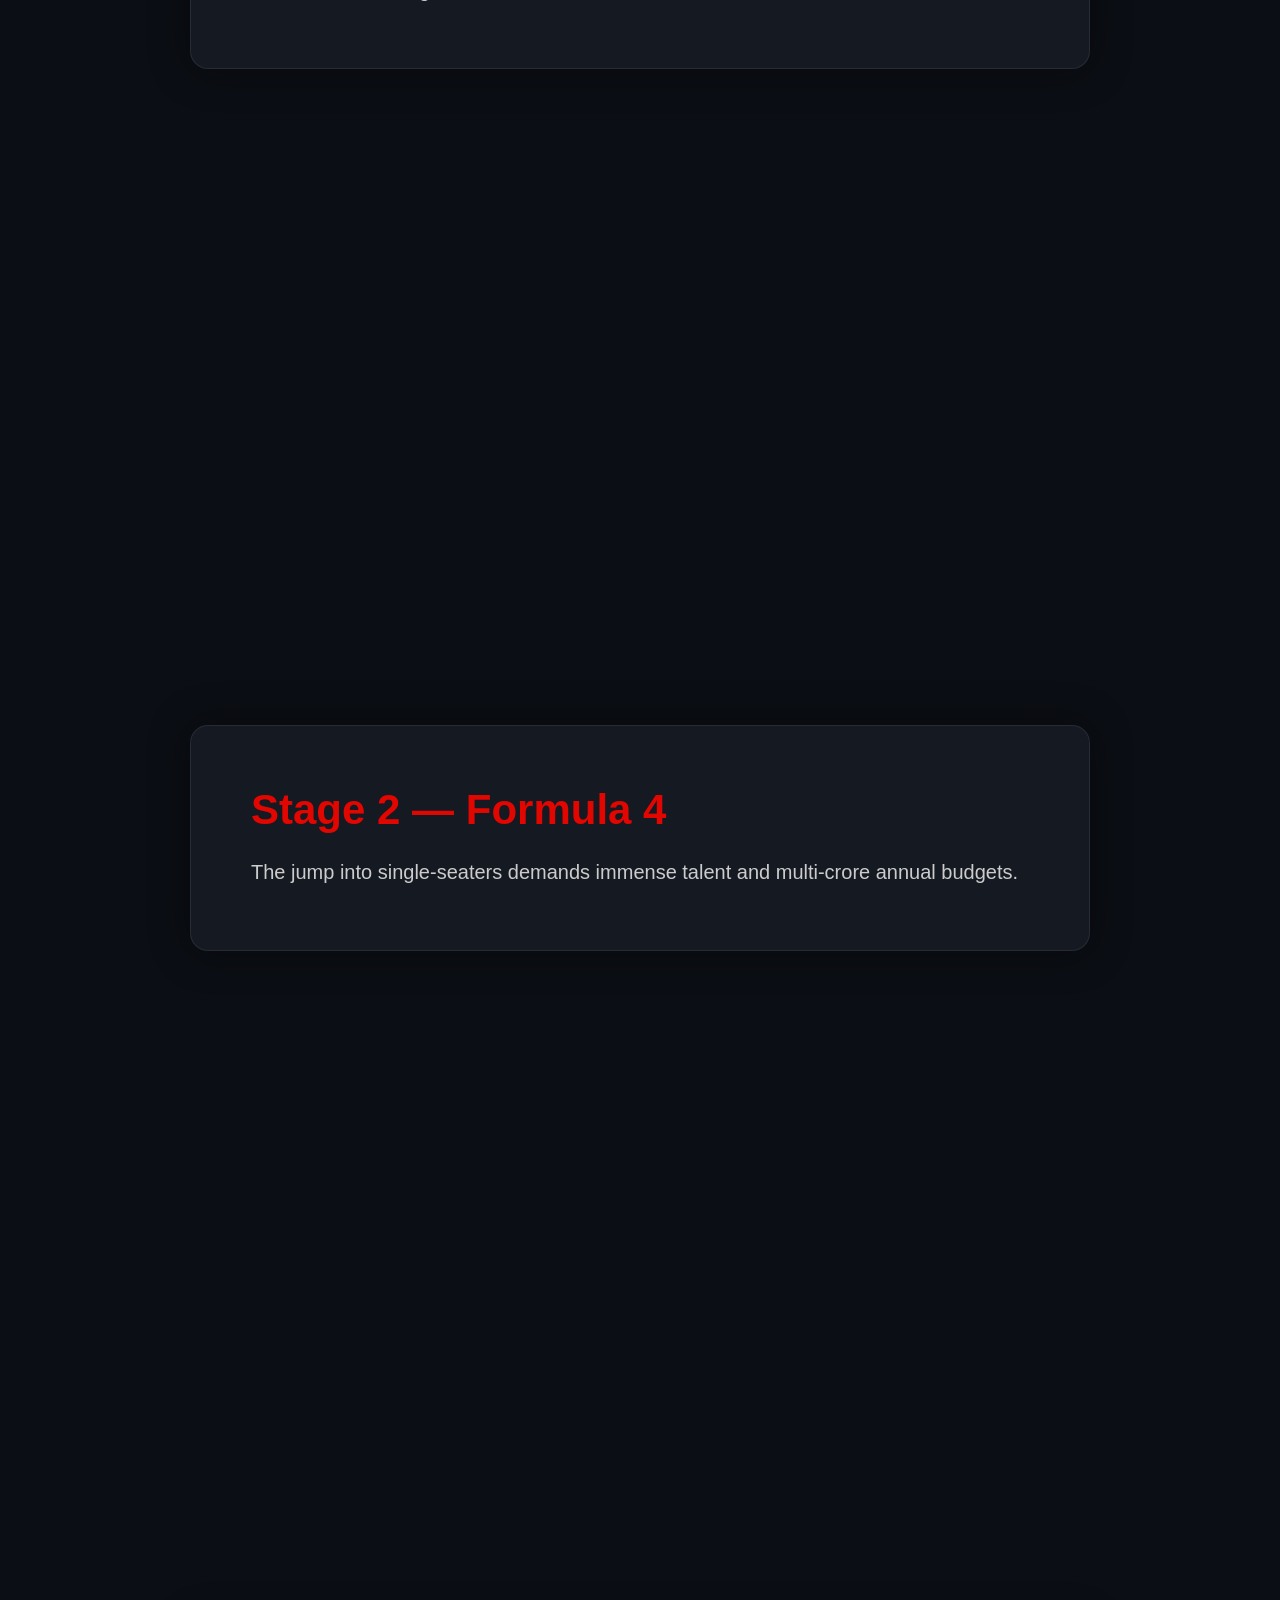
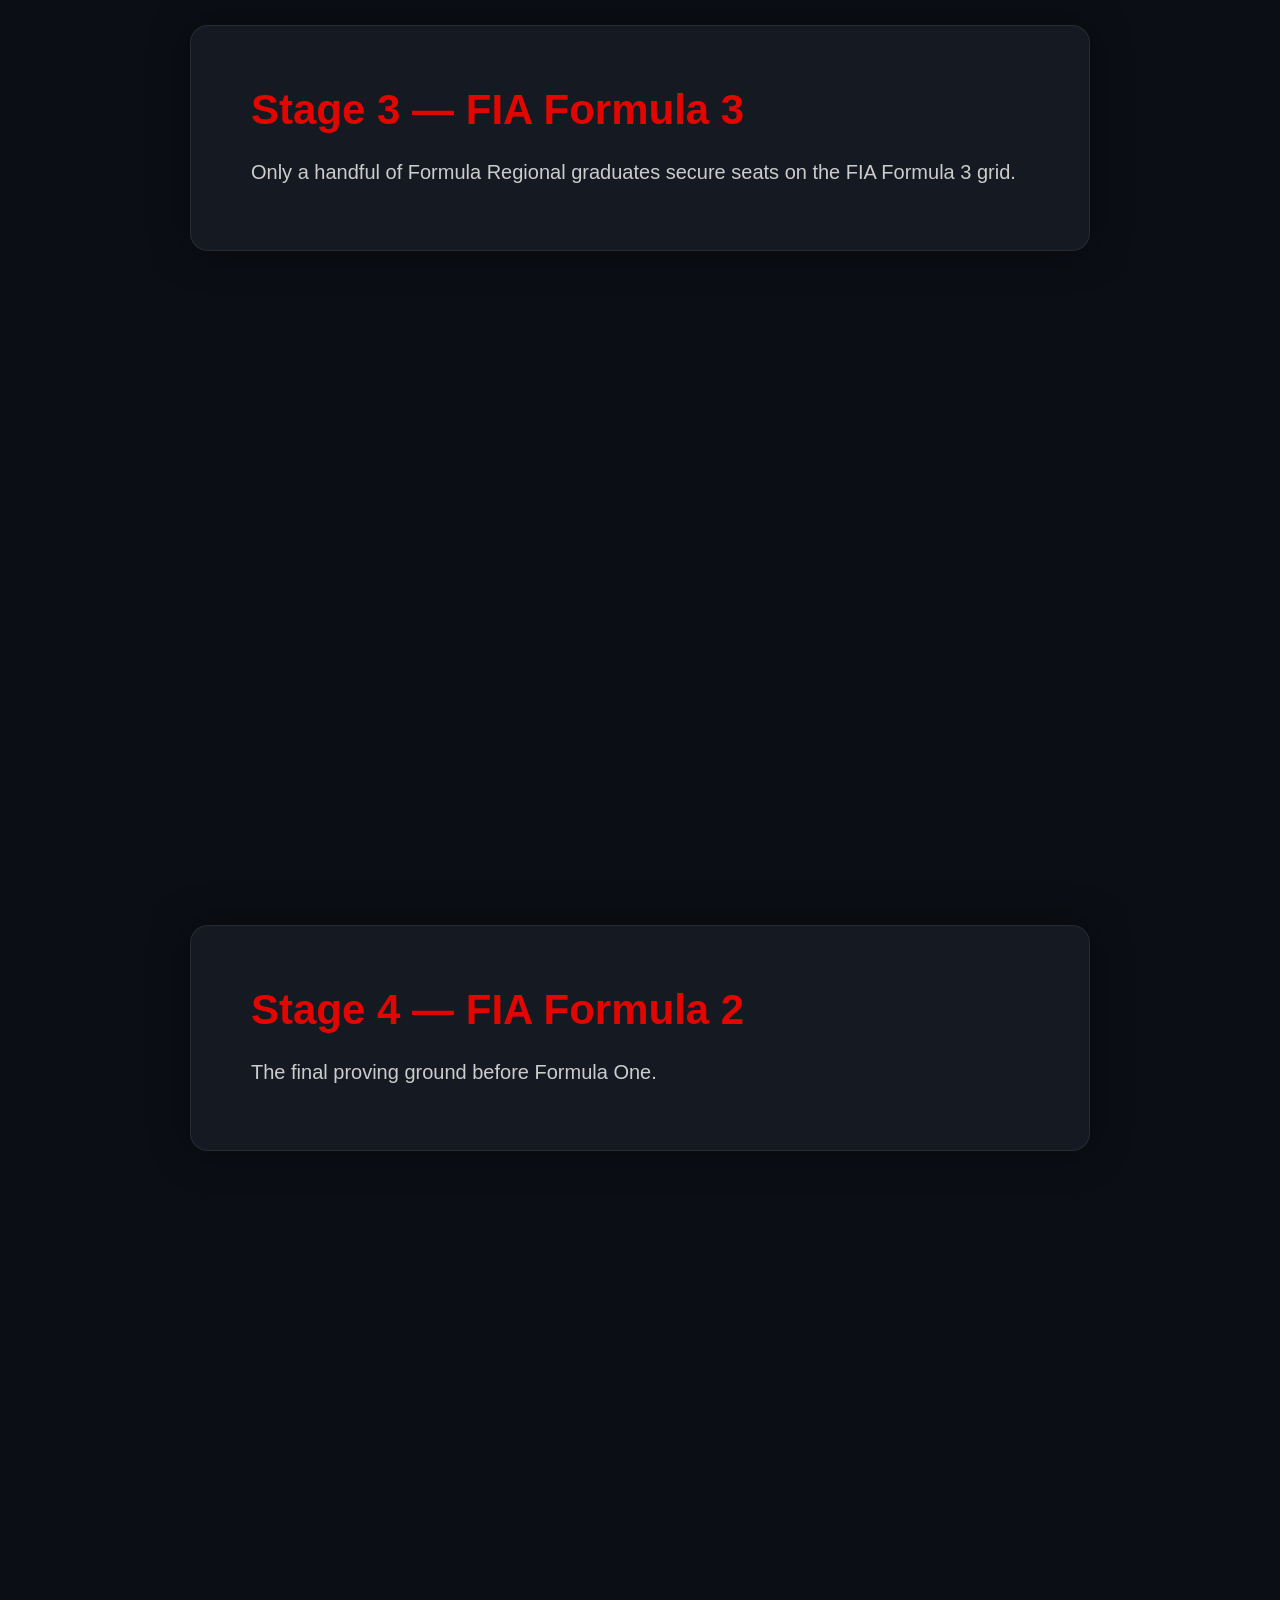
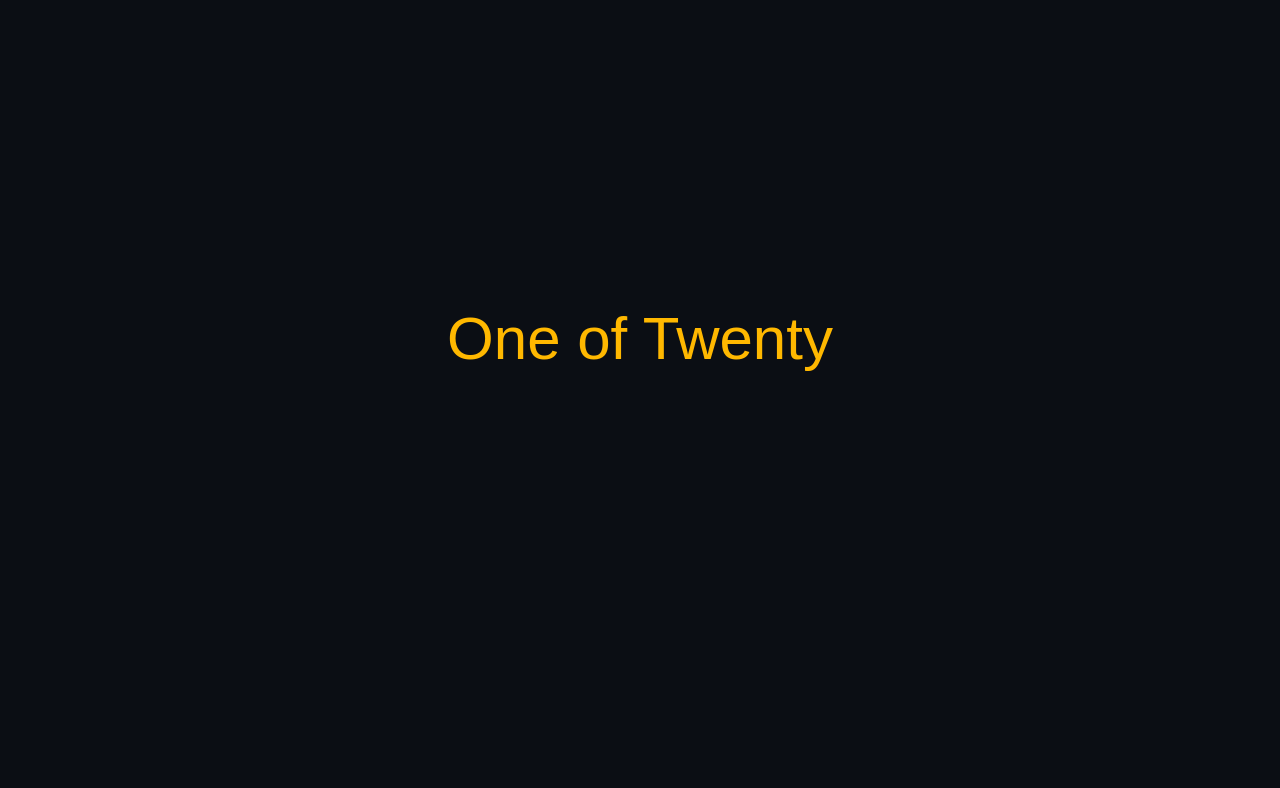
==== commit fc03c810: "New" ====
--- a/Index.html
+++ b/Index.html
@@ -1,658 +1,634 @@
 <!DOCTYPE html>
 <html lang="en">
 <head>
-  <meta charset="UTF-8">
-  <meta name="viewport" content="width=device-width, initial-scale=1.0">
-  <title>Ashish's Road to Formula 1 | An Interactive Data Story</title>
-  <link href="https://fonts.googleapis.com/css2?family=Titillium+Web:wght@300;400;600;700;900&family=JetBrains+Mono:wght@400;700&display=swap" rel="stylesheet">
-  
-  <style>
-    /* ==========================================================================
-       1. GLOBAL SYSTEM & F1 THEME STYLES
-       ========================================================================== */
-    :root {
-      --bg-dark: #0b0e14;
-      --panel-bg: #161b22;
-      --card-bg: #21262d;
-      --accent-red: #ff1801;
-      --accent-cyan: #00f0ff;
-      --accent-gold: #ffd700;
-      --accent-green: #38ef7d;
-      --text-main: #f0f6fc;
-      --text-muted: #8b949e;
-      --border-color: #30363d;
-      --font-f1: 'Titillium Web', sans-serif;
-      --font-mono: 'JetBrains Mono', monospace;
-    }
-
-    * {
-      box-sizing: border-box;
-      margin: 0;
-      padding: 0;
-    }
-
-    body {
-      background-color: var(--bg-dark);
-      color: var(--text-main);
-      font-family: var(--font-f1);
-      line-height: 1.6;
-      overflow-x: hidden;
-    }
-
-    /* Background Telemetry Grid Effect */
-    body::before {
-      content: "";
-      position: fixed;
-      top: 0; left: 0; width: 100vw; height: 100vh;
-      background-image: 
-        linear-gradient(rgba(255, 255, 255, 0.03) 1px, transparent 1px),
-        linear-gradient(90deg, rgba(255, 255, 255, 0.03) 1px, transparent 1px);
-      background-size: 40px 40px;
-      pointer-events: none;
-      z-index: -1;
-    }
-
-    /* ==========================================================================
-       2. FIXED TELEMETRY DASHBOARD (PROBABILITY COUNTER)
-       ========================================================================== */
-    .telemetry-hud {
-      position: fixed;
-      top: 20px;
-      right: 20px;
-      width: 320px;
-      background: rgba(22, 27, 34, 0.85);
-      backdrop-filter: blur(12px);
-      border: 1px solid var(--border-color);
-      border-top: 3px solid var(--accent-red);
-      border-radius: 8px;
-      padding: 16px;
-      z-index: 1000;
-      box-shadow: 0 10px 30px rgba(0, 0, 0, 0.5);
-    }
-
-    .hud-header {
-      display: flex;
-      justify-content: space-between;
-      align-items: center;
-      border-bottom: 1px solid var(--border-color);
-      padding-bottom: 8px;
-      margin-bottom: 12px;
-    }
-
-    .hud-title {
-      font-size: 12px;
-      font-weight: 700;
-      letter-spacing: 1.5px;
-      color: var(--text-muted);
-      text-transform: uppercase;
-    }
-
-    .live-dot {
-      width: 8px;
-      height: 8px;
-      background-color: var(--accent-red);
-      border-radius: 50%;
-      box-shadow: 0 0 8px var(--accent-red);
-      animation: pulse 1.5s infinite;
-    }
-
-    @keyframes pulse {
-      0% { opacity: 0.3; }
-      50% { opacity: 1; }
-      100% { opacity: 0.3; }
-    }
-
-    .hud-metric {
-      margin-bottom: 10px;
-    }
-
-    .metric-label {
-      font-size: 11px;
-      color: var(--text-muted);
-      text-transform: uppercase;
-    }
-
-    .metric-value {
-      font-family: var(--font-mono);
-      font-size: 24px;
-      font-weight: 700;
-      color: var(--accent-cyan);
-      transition: all 0.4s ease;
-    }
-
-    .metric-value.gold { color: var(--accent-gold); }
-    .metric-value.red { color: var(--accent-red); }
-
-    .progress-bar-container {
-      width: 100%;
-      height: 6px;
-      background: var(--card-bg);
-      border-radius: 3px;
-      overflow: hidden;
-      margin-top: 4px;
-    }
-
-    .progress-bar {
-      height: 100%;
-      width: 100%;
-      background: linear-gradient(90deg, var(--accent-cyan), var(--accent-gold));
-      transition: width 0.5s ease;
-    }
-
-    /* ==========================================================================
-       3. HERO SECTION
-       ========================================================================== */
-    .hero {
-      min-height: 100vh;
-      display: flex;
-      flex-direction: column;
-      justify-content: center;
-      align-items: flex-start;
-      padding: 0 10%;
-      position: relative;
-    }
-
-    .hero-tag {
-      color: var(--accent-red);
-      font-family: var(--font-mono);
-      font-size: 14px;
-      letter-spacing: 2px;
-      margin-bottom: 12px;
-    }
-
-    .hero-title {
-      font-size: 64px;
-      font-weight: 900;
-      line-height: 1.05;
-      text-transform: uppercase;
-      max-width: 800px;
-      margin-bottom: 20px;
-    }
-
-    .hero-title span {
-      color: var(--accent-gold);
-    }
-
-    .hero-subtitle {
-      font-size: 20px;
-      color: var(--text-muted);
-      max-width: 600px;
-      margin-bottom: 40px;
-    }
-
-    .scroll-indicator {
-      font-family: var(--font-mono);
-      font-size: 12px;
-      color: var(--accent-cyan);
-      display: flex;
-      align-items: center;
-      gap: 10px;
-      animation: bounce 2s infinite;
-    }
-
-    @keyframes bounce {
-      0%, 20%, 50%, 80%, 100% { transform: translateY(0); }
-      40% { transform: translateY(-8px); }
-      60% { transform: translateY(-4px); }
-    }
-
-    /* ==========================================================================
-       4. STORY STAGES (SCROLL CONTENT)
-       ========================================================================== */
-    .container {
-      padding: 0 10% 100px 10%;
-      max-width: 1200px;
-    }
-
-    .stage-section {
-      min-height: 90vh;
-      padding: 60px 0;
-      display: flex;
-      flex-direction: column;
-      justify-content: center;
-      border-left: 2px dashed var(--border-color);
-      padding-left: 40px;
-      position: relative;
-    }
-
-    .stage-section::before {
-      content: "";
-      position: absolute;
-      left: -9px;
-      top: 50%;
-      width: 16px;
-      height: 16px;
-      border-radius: 50%;
-      background: var(--bg-dark);
-      border: 3px solid var(--accent-cyan);
-      transition: all 0.3s ease;
-    }
-
-    .stage-section.active::before {
-      background: var(--accent-cyan);
-      box-shadow: 0 0 12px var(--accent-cyan);
-      transform: scale(1.3);
-    }
-
-    .stage-badge {
-      font-family: var(--font-mono);
-      font-size: 12px;
-      color: var(--accent-gold);
-      background: rgba(255, 215, 0, 0.1);
-      padding: 4px 12px;
-      border-radius: 4px;
-      display: inline-block;
-      margin-bottom: 12px;
-      width: fit-content;
-    }
-
-    .stage-title {
-      font-size: 36px;
-      font-weight: 700;
-      margin-bottom: 12px;
-    }
-
-    .stage-desc {
-      font-size: 16px;
-      color: var(--text-muted);
-      max-width: 700px;
-      margin-bottom: 30px;
-    }
-
-    /* ==========================================================================
-       5. INTERACTIVE VISUALIZATIONS & HOVER CARDS
-       ========================================================================== */
-    .viz-card {
-      background: var(--panel-bg);
-      border: 1px solid var(--border-color);
-      border-radius: 12px;
-      padding: 24px;
-      margin-top: 20px;
-      transition: transform 0.3s ease, border-color 0.3s ease;
-    }
-
-    .viz-card:hover {
-      transform: translateY(-4px);
-      border-color: var(--accent-cyan);
-    }
-
-    /* Stage 1: Dot Grid Visual */
-    .dot-grid {
-      display: grid;
-      grid-template-columns: repeat(25, 1fr);
-      gap: 6px;
-      background: var(--bg-dark);
-      padding: 20px;
-      border-radius: 8px;
-      margin-bottom: 16px;
-    }
-
-    .dot {
-      width: 100%;
-      aspect-ratio: 1;
-      border-radius: 50%;
-      background: var(--card-bg);
-      transition: transform 0.2s ease, background-color 0.2s ease;
-      cursor: pointer;
-    }
-
-    .dot:hover {
-      transform: scale(2);
-      z-index: 10;
-    }
-
-    .dot.blue { background: var(--accent-cyan); box-shadow: 0 0 6px var(--accent-cyan); }
-    .dot.gold { background: var(--accent-gold); box-shadow: 0 0 10px var(--accent-gold); animation: pulse 1s infinite; }
-
-    /* Legend Box */
-    .legend-box {
-      display: flex;
-      gap: 20px;
-      font-size: 13px;
-      color: var(--text-muted);
-    }
-
-    .legend-item {
-      display: flex;
-      align-items: center;
-      gap: 8px;
-    }
-
-    /* Stage 2 & 3: Interactive Bar / Sankey Flow Visuals */
-    .flow-bar-container {
-      display: flex;
-      flex-direction: column;
-      gap: 12px;
-      margin-top: 16px;
-    }
-
-    .flow-row {
-      display: flex;
-      align-items: center;
-      gap: 16px;
-    }
-
-    .flow-label {
-      width: 180px;
-      font-size: 13px;
-      font-weight: 600;
-    }
-
-    .flow-track {
-      flex-grow: 1;
-      height: 28px;
-      background: var(--bg-dark);
-      border-radius: 4px;
-      overflow: hidden;
-      position: relative;
-    }
-
-    .flow-fill {
-      height: 100%;
-      background: var(--accent-cyan);
-      display: flex;
-      align-items: center;
-      padding-left: 10px;
-      font-family: var(--font-mono);
-      font-size: 11px;
-      color: #000;
-      font-weight: 700;
-      transition: width 1s ease;
-    }
-
-    .flow-fill.red { background: var(--accent-red); color: #fff; }
-    .flow-fill.gold { background: var(--accent-gold); }
-    .flow-fill.green { background: var(--accent-green); }
-
-    /* Tooltip styling on hover */
-    [data-tooltip] {
-      position: relative;
-      cursor: pointer;
-    }
-
-    [data-tooltip]::after {
-      content: attr(data-tooltip);
-      position: absolute;
-      bottom: 125%;
-      left: 50%;
-      transform: translateX(-50%);
-      background: var(--card-bg);
-      color: var(--text-main);
-      padding: 6px 12px;
-      border-radius: 4px;
-      font-size: 12px;
-      white-space: nowrap;
-      border: 1px solid var(--border-color);
-      opacity: 0;
-      pointer-events: none;
-      transition: opacity 0.2s ease;
-      z-index: 100;
-    }
-
-    [data-tooltip]:hover::after {
-      opacity: 1;
-    }
-
-    /* Responsive adjustments */
-    @media (max-width: 768px) {
-      .telemetry-hud { width: calc(100% - 40px); top: auto; bottom: 20px; right: 20px; }
-      .hero-title { font-size: 38px; }
-      .dot-grid { grid-template-columns: repeat(15, 1fr); }
-      .flow-row { flex-direction: column; align-items: flex-start; gap: 4px; }
-      .flow-track { width: 100%; }
-    }
-  </style>
+
+<meta charset="UTF-8">
+<meta name="viewport" content="width=device-width, initial-scale=1.0">
+
+<title>The 0.0005% Path to the Grid</title>
+
+<link href="https://fonts.googleapis.com/css2?family=JetBrains+Mono:wght@400;700&display=swap" rel="stylesheet">
+
+<style>
+
+*{
+margin:0;
+padding:0;
+box-sizing:border-box;
+}
+
+html{
+scroll-behavior:smooth;
+}
+
+body{
+
+font-family:Arial,sans-serif;
+
+background:#0B0E14;
+
+color:white;
+
+overflow-x:hidden;
+
+}
+
+/* Carbon Background */
+
+body::before{
+
+content:"";
+
+position:fixed;
+
+top:0;
+
+left:0;
+
+width:100%;
+
+height:100%;
+
+background:
+
+linear-gradient(135deg,#111 25%,transparent 25%),
+
+linear-gradient(225deg,#111 25%,transparent 25%),
+
+linear-gradient(45deg,#111 25%,transparent 25%),
+
+linear-gradient(315deg,#111 25%,#0B0E14 25%);
+
+background-size:30px 30px;
+
+opacity:.15;
+
+z-index:-5;
+
+}
+
+/* Hero */
+
+.hero{
+
+height:100vh;
+
+display:flex;
+
+justify-content:center;
+
+align-items:center;
+
+text-align:center;
+
+padding:40px;
+
+}
+
+.hero h1{
+
+font-size:70px;
+
+color:#E10600;
+
+margin-bottom:20px;
+
+}
+
+.hero p{
+
+font-size:22px;
+
+max-width:800px;
+
+line-height:1.6;
+
+color:#ddd;
+
+}
+
+/* Sections */
+
+section{
+
+min-height:100vh;
+
+display:flex;
+
+justify-content:center;
+
+align-items:center;
+
+padding:100px;
+
+position:relative;
+
+}
+
+.card{
+
+width:900px;
+
+background:#151922;
+
+border-radius:18px;
+
+padding:60px;
+
+box-shadow:0 0 40px rgba(0,0,0,.4);
+
+border:1px solid rgba(255,255,255,.08);
+
+}
+
+.card h2{
+
+font-size:42px;
+
+color:#E10600;
+
+margin-bottom:20px;
+
+}
+
+.card p{
+
+font-size:20px;
+
+line-height:1.8;
+
+color:#ccc;
+
+}
+
+/* Sticky HUD */
+
+#hud{
+
+position:fixed;
+
+top:30px;
+
+right:30px;
+
+width:330px;
+
+background:#151922;
+
+border-radius:16px;
+
+padding:25px;
+
+z-index:999;
+
+border:1px solid rgba(255,255,255,.08);
+
+backdrop-filter:blur(15px);
+
+}
+
+/* Grid Lights */
+
+.lights{
+
+display:flex;
+
+justify-content:space-between;
+
+margin-bottom:25px;
+
+}
+
+.light{
+
+width:36px;
+
+height:36px;
+
+border-radius:50%;
+
+background:#3a0000;
+
+transition:.4s;
+
+box-shadow:0 0 12px rgba(255,0,0,.2);
+
+}
+
+.light.active{
+
+background:#ff0000;
+
+box-shadow:0 0 20px red;
+
+}
+
+/* Telemetry */
+
+.telemetry{
+
+margin-top:20px;
+
+font-family:'JetBrains Mono',monospace;
+
+}
+
+.telemetry h4{
+
+color:#00F0FF;
+
+margin-bottom:8px;
+
+}
+
+.counter{
+
+font-size:34px;
+
+margin-bottom:18px;
+
+}
+
+/* Avatar */
+
+.avatar{
+
+margin-top:25px;
+
+display:flex;
+
+align-items:center;
+
+gap:20px;
+
+}
+
+.avatar img{
+
+width:70px;
+
+height:70px;
+
+border-radius:50%;
+
+background:#222;
+
+}
+
+.avatar-text h3{
+
+color:#FFB800;
+
+}
+
+.avatar-text p{
+
+font-size:14px;
+
+color:#aaa;
+
+}
+
+/* Progress */
+
+.progress{
+
+position:fixed;
+
+left:0;
+
+top:0;
+
+width:8px;
+
+height:100%;
+
+background:#151922;
+
+}
+
+.progressFill{
+
+width:100%;
+
+height:0%;
+
+background:#E10600;
+
+}
+
+footer{
+
+height:100vh;
+
+display:flex;
+
+justify-content:center;
+
+align-items:center;
+
+font-size:60px;
+
+color:#FFB800;
+
+}
+
+@media(max-width:1000px){
+
+#hud{
+
+width:260px;
+
+right:10px;
+
+top:10px;
+
+}
+
+.hero h1{
+
+font-size:42px;
+
+}
+
+.card{
+
+width:95%;
+
+padding:30px;
+
+}
+
+}
+
+</style>
+
 </head>
+
 <body>
-
-  <!-- ==========================================================================
-       FIXED TELEMETRY DASHBOARD (LIVE PROBABILITY COUNTER)
-       ========================================================================== -->
-  <aside class="telemetry-hud">
-    <div class="hud-header">
-      <span class="hud-title">Telemetry Target: Ashish</span>
-      <span class="live-dot"></span>
-    </div>
-    
-    <div class="hud-metric">
-      <div class="metric-label">Current Stage</div>
-      <div id="hud-stage-name" style="font-size: 14px; font-weight: 700; color: #fff;">Stage 0: Grassroots</div>
-    </div>
-
-    <div class="hud-metric">
-      <div class="metric-label">F1 Survival Probability</div>
-      <div id="hud-probability" class="metric-value">100.00%</div>
-      <div class="progress-bar-container">
-        <div id="hud-progress-bar" class="progress-bar"></div>
-      </div>
-    </div>
-
-    <div style="display: flex; justify-content: space-between; margin-top: 10px;">
-      <div>
-        <div class="metric-label">Age</div>
-        <div id="hud-age" style="font-family: var(--font-mono); font-weight: 700;">4 Yrs</div>
-      </div>
-      <div>
-        <div class="metric-label">Est. Budget / Yr</div>
-        <div id="hud-budget" style="font-family: var(--font-mono); font-weight: 700; color: var(--accent-gold);">₹2 Lakhs</div>
-      </div>
-    </div>
-  </aside>
-
-  <!-- ==========================================================================
-       HERO SECTION
-       ========================================================================== -->
-  <section class="hero">
-    <div class="hero-tag">// APPLIED DATA VISUALIZATION</div>
-    <h1 class="hero-title">The <span>0.0005%</span> Journey to Formula 1</h1>
-    <p class="hero-subtitle">Tracking Ashish (Age 4, India) as he navigates the elite motorsports ladder—from Kid Karts to the 20 active seats on the Formula 1 grid.</p>
-    <div class="scroll-indicator">
-      <span>SCROLL TO START TELEMETRY</span>
-      <span>↓</span>
-    </div>
-  </section>
-
-  <div class="container">
-
-    <!-- ==========================================================================
-         STAGE 1: KARTING ENTRY (THE 500-DOT GRID)
-         ========================================================================== -->
-    <section class="stage-section" id="stage-1" data-stage="Stage 1: Karting Entry" data-prob="1.40%" data-age="4–12" data-budget="₹2L – ₹25L" data-pct="100">
-      <span class="stage-badge">STAGE 01 // AGES 4–12</span>
-      <h2 class="stage-title">Step 1: Grassroots Karting to World Finals</h2>
-      <p class="stage-desc">Ashish starts at age 4 in India. Worldwide, roughly 80,000 kids enter karting. Only a tiny fraction earn an international FIA license, and just 36 drivers qualify for the World Championship final grid.</p>
-
-      <div class="viz-card">
-        <h4 style="margin-bottom: 8px;">The Karting Funnel (1 Dot = 160 Drivers)</h4>
-        <p style="font-size: 12px; color: var(--text-muted); margin-bottom: 16px;">Hover over individual dots to inspect the filtered pool.</p>
-        
-        <!-- 500 Dot Grid Generated via JavaScript -->
-        <div class="dot-grid" id="karting-grid"></div>
-
-        <div class="legend-box">
-          <div class="legend-item"><span style="width: 10px; height: 10px; background: var(--card-bg); border-radius: 50%;"></span> 492 Dots (78,720 Grassroots Drop-outs)</div>
-          <div class="legend-item"><span style="width: 10px; height: 10px; background: var(--accent-cyan); border-radius: 50%;"></span> 7 Dots (1,120 FIA International Licenses)</div>
-          <div class="legend-item"><span style="width: 10px; height: 10px; background: var(--accent-gold); border-radius: 50%;"></span> 1 Dot (36 World Finalists - <b>Ashish</b>)</div>
-        </div>
-      </div>
-    </section>
-
-    <!-- ==========================================================================
-         STAGE 2: FORMULA 4 TO FORMULA 3
-         ========================================================================== -->
-    <section class="stage-section" id="stage-2" data-stage="Stage 2: Single-Seater Leap" data-prob="0.0037%" data-age="15–17" data-budget="₹3.5Cr – ₹15Cr" data-pct="35">
-      <span class="stage-badge">STAGE 02 // AGES 15–17</span>
-      <h2 class="stage-title">Step 2: The Single-Seater Bottleneck (F4 → F3)</h2>
-      <p class="stage-desc">At age 15, Ashish makes his single-seater debut in Formula 4. Across 13 global series, ~400 drivers race in F4. However, FIA Formula 3 has a hard cap of 30 total seats—with only ~15 rookie slots opening annually.</p>
-
-      <div class="viz-card">
-        <h4>Conversion Flow: Global F4 to FIA Formula 3</h4>
-        <div class="flow-bar-container">
-          
-          <div class="flow-row" data-tooltip="400 active drivers globally across all F4 series">
-            <div class="flow-label">Global F4 Pool</div>
-            <div class="flow-track">
-              <div class="flow-fill" style="width: 100%;">400 Drivers (100%)</div>
-            </div>
-          </div>
-
-          <div class="flow-row" data-tooltip="Formula Regional (FRECA/GB3) proving grounds">
-            <div class="flow-label">Formula Regional</div>
-            <div class="flow-track">
-              <div class="flow-fill red" style="width: 20%;">80 Drivers (20%)</div>
-            </div>
-          </div>
-
-          <div class="flow-row" data-tooltip="Strict 30-car grid hard cap in FIA F3">
-            <div class="flow-label">FIA F3 Rookie Slots</div>
-            <div class="flow-track">
-              <div class="flow-fill gold" style="width: 3.75%;">15 Rookies (3.75%)</div>
-            </div>
-          </div>
-
-        </div>
-        <p style="font-size: 12px; color: var(--text-muted); margin-top: 16px;">💡 <b>Financial Wall:</b> Over 70% of drivers stall at this stage due to the €1.5M/year budget requirement rather than driving skill.</p>
-      </div>
-    </section>
-
-    <!-- ==========================================================================
-         STAGE 3: FORMULA 2 MATRIX
-         ========================================================================== -->
-    <section class="stage-section" id="stage-3" data-stage="Stage 3: FIA Formula 2" data-prob="0.0011%" data-age="18–19" data-budget="₹20Cr – ₹28Cr" data-pct="15">
-      <span class="stage-badge">STAGE 03 // AGES 18–19</span>
-      <h2 class="stage-title">Step 3: The FIA Formula 2 Grid Matrix</h2>
-      <p class="stage-desc">The final stepping stone. 22 drivers compete in F2 directly on F1 Grand Prix weekends under intense pressure from F1 Junior Team scouts.</p>
-
-      <div class="viz-card">
-        <h4>F2 Grid Outcomes (22 Active Seats)</h4>
-        <div class="flow-bar-container">
-          
-          <div class="flow-row" data-tooltip="Immediate promotion to a full-time F1 race seat">
-            <div class="flow-label">Direct F1 Seat</div>
-            <div class="flow-track">
-              <div class="flow-fill green" style="width: 9.1%;">2 Drivers (~9.1%)</div>
-            </div>
-          </div>
-
-          <div class="flow-row" data-tooltip="F1 Reserve, test, or simulator driver contract">
-            <div class="flow-label">F1 Reserve / Test</div>
-            <div class="flow-track">
-              <div class="flow-fill" style="width: 13.6%;">3 Drivers (~13.6%)</div>
-            </div>
-          </div>
-
-          <div class="flow-row" data-tooltip="Returning for a second or third year in F2">
-            <div class="flow-label">Retained in F2</div>
-            <div class="flow-track">
-              <div class="flow-fill gold" style="width: 45.5%;">10 Drivers (~45.5%)</div>
-            </div>
-          </div>
-
-          <div class="flow-row" data-tooltip="Transition to IndyCar, Formula E, or WEC GT3">
-            <div class="flow-label">Career Pivot</div>
-            <div class="flow-track">
-              <div class="flow-fill red" style="width: 31.8%;">7 Drivers (~31.8%)</div>
-            </div>
-          </div>
-
-        </div>
-      </div>
-    </section>
-
-    <!-- ==========================================================================
-         STAGE 4: THE FORMULA 1 GRID (DESTINATION)
-         ========================================================================== -->
-    <section class="stage-section" id="stage-4" data-stage="Stage 4: Formula 1 Grid" data-prob="0.0005%" data-age="20+ Yrs" data-budget="Fully Funded (Paid Professional)" data-pct="2">
-      <span class="stage-badge">STAGE 04 // THE DESTINATION</span>
-      <h2 class="stage-title">Step 4: The 20-Seat Formula 1 Grid</h2>
-      <p class="stage-desc">The pinnacle of world sport. Ashish completes his journey from a 4-year-old kart racer in India to earning one of the 20 active Formula 1 seats on the planet.</p>
-
-      <div class="viz-card" style="border-color: var(--accent-gold);">
-        <h3 style="color: var(--accent-gold); margin-bottom: 12px;">🏆 Milestone Achieved: F1 Race Seat</h3>
-        <p>Out of 80,000 kids who entered a kart at age 4, Ashish defies the <b>1 in 200,000 cumulative odds</b> to line up on the Sunday Grand Prix grid.</p>
-      </div>
-    </section>
-
-  </div>
-
-  <!-- ==========================================================================
-       6. JAVASCRIPT: DYNAMIC SCROLL INTERACTION & TELEMETRY UPDATES
-       ========================================================================== -->
-  <script>
-    // 1. Build the 500-Dot Grid dynamically
-    const kartingGrid = document.getElementById('karting-grid');
-    if (kartingGrid) {
-      // 492 Gray Dots
-      for (let i = 0; i < 492; i++) {
-        const dot = document.createElement('div');
-        dot.className = 'dot';
-        dot.setAttribute('data-tooltip', 'Grassroots / Local Applicant (Drop-out)');
-        kartingGrid.appendChild(dot);
-      }
-      // 7 Cyan Dots
-      for (let i = 0; i < 7; i++) {
-        const dot = document.createElement('div');
-        dot.className = 'dot blue';
-        dot.setAttribute('data-tooltip', 'FIA International License Holder (~1,123 Pool)');
-        kartingGrid.appendChild(dot);
-      }
-      // 1 Gold Dot (Ashish)
-      const ashishDot = document.createElement('div');
-      ashishDot.className = 'dot gold';
-      ashishDot.setAttribute('data-tooltip', 'Ashish (FIA World Championship Final Grid - 36 Drivers)');
-      kartingGrid.appendChild(ashishDot);
-    }
-
-    // 2. Scroll-Driven Telemetry HUD Updates
-    const stages = document.querySelectorAll('.stage-section');
-    const hudStage = document.getElementById('hud-stage-name');
-    const hudProb = document.getElementById('hud-probability');
-    const hudAge = document.getElementById('hud-age');
-    const hudBudget = document.getElementById('hud-budget');
-    const hudBar = document.getElementById('hud-progress-bar');
-
-    const observerOptions = {
-      root: null,
-      rootMargin: '-20% 0px -40% 0px',
-      threshold: 0.2
-    };
-
-    const observer = new IntersectionObserver((entries) => {
-      entries.forEach(entry => {
-        if (entry.isIntersecting) {
-          // Remove active class from all
-          stages.forEach(s => s.classList.remove('active'));
-          
-          // Add active class to current
-          entry.target.classList.add('active');
-
-          // Read data attributes
-          const stageName = entry.target.getAttribute('data-stage');
-          const prob = entry.target.getAttribute('data-prob');
-          const age = entry.target.getAttribute('data-age');
-          const budget = entry.target.getAttribute('data-budget');
-          const pct = entry.target.getAttribute('data-pct');
-
-          // Update HUD
-          if (hudStage) hudStage.textContent = stageName;
-          if (hudProb) {
-            hudProb.textContent = prob;
-            if (prob === '0.0005%') {
-              hudProb.className = 'metric-value gold';
-            } else if (parseFloat(prob) < 0.1) {
-              hudProb.className = 'metric-value red';
-            } else {
-              hudProb.className = 'metric-value';
-            }
-          }
-          if (hudAge) hudAge.textContent = age;
-          if (hudBudget) hudBudget.textContent = budget;
-          if (hudBar) hudBar.style.width = pct + '%';
-        }
-      });
-    }, observerOptions);
-
-    stages.forEach(stage => observer.observe(stage));
-  </script>
+    <!-- SVG Race Track -->
+
+<div id="trackContainer">
+
+<svg id="trackSVG"
+viewBox="0 0 1000 5000"
+preserveAspectRatio="xMidYMin meet">
+
+<path
+id="trackPath"
+
+d="M500 50
+C750 250 760 500 520 700
+C220 950 230 1250 700 1450
+C950 1600 920 2000 500 2200
+C100 2400 150 2800 700 3000
+C900 3150 850 3500 500 3700
+C150 3900 180 4300 600 4550
+C760 4680 640 4850 500 4950"
+
+fill="none"
+stroke="#333"
+stroke-width="120"
+stroke-linecap="round"/>
+
+<path
+
+id="racingLine"
+
+d="M500 50
+C750 250 760 500 520 700
+C220 950 230 1250 700 1450
+C950 1600 920 2000 500 2200
+C100 2400 150 2800 700 3000
+C900 3150 850 3500 500 3700
+C150 3900 180 4300 600 4550
+C760 4680 640 4850 500 4950"
+
+fill="none"
+stroke="#00F0FF"
+stroke-width="8"
+stroke-linecap="round"/>
+
+</svg>
+
+<!-- F1 Car -->
+
+<div id="car">
+
+<svg width="90" height="180" viewBox="0 0 90 180">
+
+<rect x="35" y="20" width="20" height="90"
+fill="#E10600"/>
+
+<rect x="20" y="55" width="50" height="12"
+fill="#444"/>
+
+<rect x="20" y="100" width="50" height="12"
+fill="#444"/>
+
+<rect x="30" y="0" width="30" height="15"
+fill="#999"/>
+
+<rect x="25" y="145" width="40" height="15"
+fill="#999"/>
+
+<circle cx="18" cy="45" r="10"
+fill="#111"/>
+
+<circle cx="72" cy="45" r="10"
+fill="#111"/>
+
+<circle cx="18" cy="130" r="10"
+fill="#111"/>
+
+<circle cx="72" cy="130" r="10"
+fill="#111"/>
+
+</svg>
+
+</div>
+
+</div>
+
+<div class="progress">
+<div class="progressFill"></div>
+</div>
+
+<div id="hud">
+
+<div class="lights">
+
+<div class="light"></div>
+<div class="light"></div>
+<div class="light"></div>
+<div class="light"></div>
+<div class="light"></div>
+
+</div>
+
+<div class="telemetry">
+
+<h4>Survival Odds</h4>
+
+<div class="counter" id="odds">
+1 : 78,720
+</div>
+
+<h4>Annual Budget</h4>
+
+<div class="counter" id="budget">
+₹2,00,000
+</div>
+
+</div>
+
+<div class="avatar">
+
+<img src="https://via.placeholder.com/70">
+
+<div class="avatar-text">
+
+<h3 id="stageTitle">
+Age 4
+</h3>
+
+<p id="stageDesc">
+
+Karting Beginner
+
+</p>
+
+</div>
+
+</div>
+
+</div>
+
+<div class="hero">
+
+<div>
+
+<h1>The 0.0005% Path to the Grid</h1>
+
+<p>
+
+Starting as a 4-year-old in India, Ashish dreams of reaching one of only 20 Formula One seats.
+This interactive story explores the brutal statistics, financial barriers, and elite talent pipeline required to become an F1 driver.
+
+</p>
+
+</div>
+
+</div>
+
+<section id="stage1">
+
+<div class="card">
+
+<h2>Stage 1 — Grassroots Karting</h2>
+
+<p>
+
+78,720 aspiring drivers begin karting worldwide. Only 1,120 ever earn an FIA International Karting Licence.
+
+</p>
+
+</div>
+
+</section>
+
+<section id="stage2">
+
+<div class="card">
+
+<h2>Stage 2 — Formula 4</h2>
+
+<p>
+
+The jump into single-seaters demands immense talent and multi-crore annual budgets.
+
+</p>
+
+</div>
+
+</section>
+
+<section id="stage3">
+
+<div class="card">
+
+<h2>Stage 3 — FIA Formula 3</h2>
+
+<p>
+
+Only a handful of Formula Regional graduates secure seats on the FIA Formula 3 grid.
+
+</p>
+
+</div>
+
+</section>
+
+<section id="stage4">
+
+<div class="card">
+
+<h2>Stage 4 — FIA Formula 2</h2>
+
+<p>
+
+The final proving ground before Formula One.
+
+</p>
+
+</div>
+
+</section>
+
+<footer>
+
+One of Twenty
+
+</footer>
+
+<script>
+
+const sections=document.querySelectorAll("section");
+
+const lights=document.querySelectorAll(".light");
+
+const progress=document.querySelector(".progressFill");
+
+window.addEventListener("scroll",()=>{
+
+const max=document.body.scrollHeight-window.innerHeight;
+
+const percent=(window.scrollY/max)*100;
+
+progress.style.height=percent+"%";
+
+sections.forEach((section,index)=>{
+
+const rect=section.getBoundingClientRect();
+
+if(rect.top<window.innerHeight/2&&rect.bottom>window.innerHeight/2){
+
+lights.forEach(light=>light.classList.remove("active"));
+
+for(let i=0;i<=index;i++){
+
+lights[i].classList.add("active");
+
+}
+
+}
+
+});
+
+});
+
+</script>
+
 </body>
+
 </html>
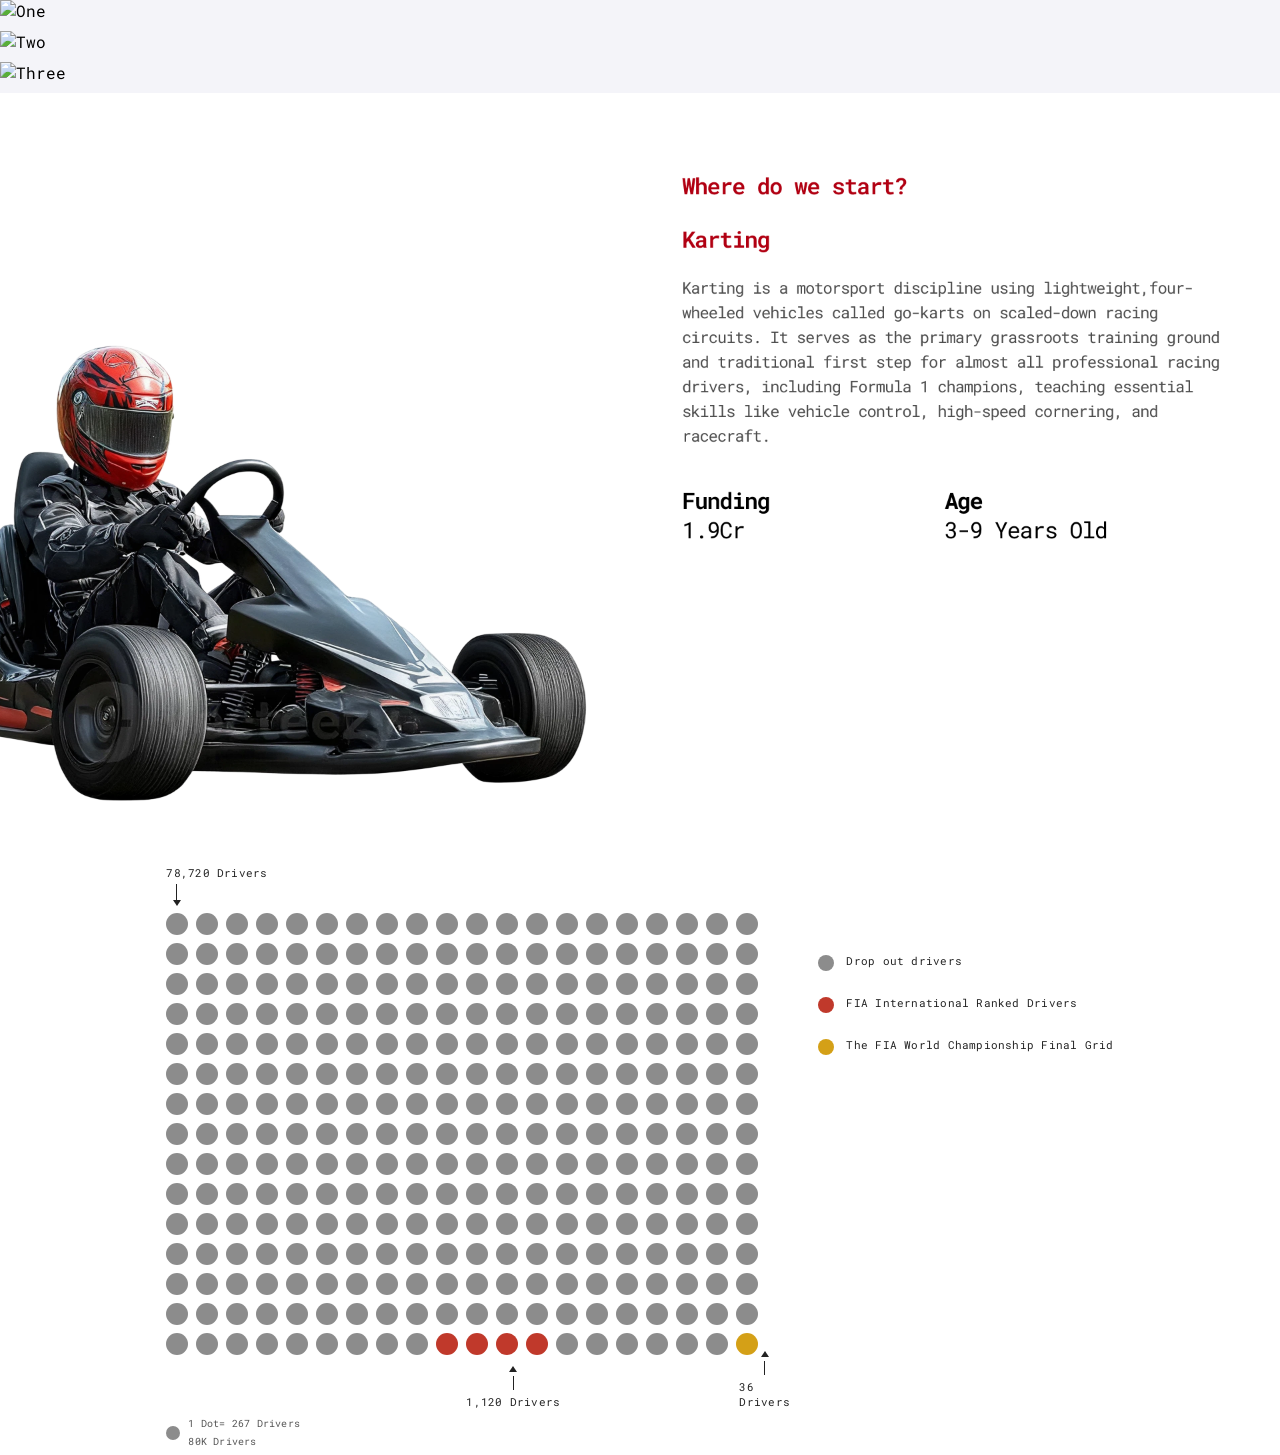
==== commit c88ae0e6: "Update Index.html" ====
--- a/Index.html
+++ b/Index.html
@@ -1,634 +1,316 @@
 <!DOCTYPE html>
 <html lang="en">
 <head>
-
-<meta charset="UTF-8">
-<meta name="viewport" content="width=device-width, initial-scale=1.0">
-
-<title>The 0.0005% Path to the Grid</title>
-
-<link href="https://fonts.googleapis.com/css2?family=JetBrains+Mono:wght@400;700&display=swap" rel="stylesheet">
-
-<style>
-
-*{
-margin:0;
-padding:0;
-box-sizing:border-box;
-}
-
-html{
-scroll-behavior:smooth;
-}
-
-body{
-
-font-family:Arial,sans-serif;
-
-background:#0B0E14;
-
-color:white;
-
-overflow-x:hidden;
-
-}
-
-/* Carbon Background */
-
-body::before{
-
-content:"";
-
-position:fixed;
-
-top:0;
-
-left:0;
-
-width:100%;
-
-height:100%;
-
-background:
-
-linear-gradient(135deg,#111 25%,transparent 25%),
-
-linear-gradient(225deg,#111 25%,transparent 25%),
-
-linear-gradient(45deg,#111 25%,transparent 25%),
-
-linear-gradient(315deg,#111 25%,#0B0E14 25%);
-
-background-size:30px 30px;
-
-opacity:.15;
-
-z-index:-5;
-
-}
-
-/* Hero */
-
-.hero{
-
-height:100vh;
-
-display:flex;
-
-justify-content:center;
-
-align-items:center;
-
-text-align:center;
-
-padding:40px;
-
-}
-
-.hero h1{
-
-font-size:70px;
-
-color:#E10600;
-
-margin-bottom:20px;
-
-}
-
-.hero p{
-
-font-size:22px;
-
-max-width:800px;
-
-line-height:1.6;
-
-color:#ddd;
-
-}
-
-/* Sections */
-
-section{
-
-min-height:100vh;
-
-display:flex;
-
-justify-content:center;
-
-align-items:center;
-
-padding:100px;
-
-position:relative;
-
-}
-
-.card{
-
-width:900px;
-
-background:#151922;
-
-border-radius:18px;
-
-padding:60px;
-
-box-shadow:0 0 40px rgba(0,0,0,.4);
-
-border:1px solid rgba(255,255,255,.08);
-
-}
-
-.card h2{
-
-font-size:42px;
-
-color:#E10600;
-
-margin-bottom:20px;
-
-}
-
-.card p{
-
-font-size:20px;
-
-line-height:1.8;
-
-color:#ccc;
-
-}
-
-/* Sticky HUD */
-
-#hud{
-
-position:fixed;
-
-top:30px;
-
-right:30px;
-
-width:330px;
-
-background:#151922;
-
-border-radius:16px;
-
-padding:25px;
-
-z-index:999;
-
-border:1px solid rgba(255,255,255,.08);
-
-backdrop-filter:blur(15px);
-
-}
-
-/* Grid Lights */
-
-.lights{
-
-display:flex;
-
-justify-content:space-between;
-
-margin-bottom:25px;
-
-}
-
-.light{
-
-width:36px;
-
-height:36px;
-
-border-radius:50%;
-
-background:#3a0000;
-
-transition:.4s;
-
-box-shadow:0 0 12px rgba(255,0,0,.2);
-
-}
-
-.light.active{
-
-background:#ff0000;
-
-box-shadow:0 0 20px red;
-
-}
-
-/* Telemetry */
-
-.telemetry{
-
-margin-top:20px;
-
-font-family:'JetBrains Mono',monospace;
-
-}
-
-.telemetry h4{
-
-color:#00F0FF;
-
-margin-bottom:8px;
-
-}
-
-.counter{
-
-font-size:34px;
-
-margin-bottom:18px;
-
-}
-
-/* Avatar */
-
-.avatar{
-
-margin-top:25px;
-
-display:flex;
-
-align-items:center;
-
-gap:20px;
-
-}
-
-.avatar img{
-
-width:70px;
-
-height:70px;
-
-border-radius:50%;
-
-background:#222;
-
-}
-
-.avatar-text h3{
-
-color:#FFB800;
-
-}
-
-.avatar-text p{
-
-font-size:14px;
-
-color:#aaa;
-
-}
-
-/* Progress */
-
-.progress{
-
-position:fixed;
-
-left:0;
-
-top:0;
-
-width:8px;
-
-height:100%;
-
-background:#151922;
-
-}
-
-.progressFill{
-
-width:100%;
-
-height:0%;
-
-background:#E10600;
-
-}
-
-footer{
-
-height:100vh;
-
-display:flex;
-
-justify-content:center;
-
-align-items:center;
-
-font-size:60px;
-
-color:#FFB800;
-
-}
-
-@media(max-width:1000px){
-
-#hud{
-
-width:260px;
-
-right:10px;
-
-top:10px;
-
-}
-
-.hero h1{
-
-font-size:42px;
-
-}
-
-.card{
-
-width:95%;
-
-padding:30px;
-
-}
-
-}
-
-</style>
-
+    <meta charset="UTF-8" />
+    <meta name="viewport" content="width=device-width, initial-scale=1.0" />
+    <title>Webpage with Gallery & FIA Driver Grid</title>
+    <link rel="preconnect" href="https://fonts.googleapis.com" />
+    <link href="https://fonts.googleapis.com/css2?family=Roboto+Mono:wght@400;500&display=swap" rel="stylesheet" />
+    
+    <style>
+        *, *::before, *::after { 
+            box-sizing: border-box; 
+        }
+
+        body {
+            margin: 0;
+            padding: 0;
+            background-color: #f4f4f9;
+            font-family: 'Roboto Mono', monospace;
+            width: 100%;
+        }
+
+        /* Full-Width Image Container Styles */
+        .image-container {
+            width: 100%;
+            display: flex;
+            flex-direction: column;
+            gap: 10px;
+        }
+
+        .image-container img {
+            width: 100%;
+            height: auto;
+            display: block;
+        }
+
+        /* Data Viz Section Container */
+        .viz-section {
+            display: flex;
+            justify-content: center;
+            align-items: center;
+            padding: 100px 20px;
+            background: #ffffff;
+            width: 100%;
+            overflow-x: auto;
+        }
+
+        /* Animation Keyframes */
+        @keyframes fallIn {
+            0%   { transform: translateY(-110vh); opacity: 0; }
+            60%  { opacity: 1; }
+            80%  { transform: translateY(8px); }
+            92%  { transform: translateY(-4px); }
+            100% { transform: translateY(0); opacity: 1; }
+        }
+
+        /* Viz Layout Styles */
+        .scene { 
+            display: flex; 
+            align-items: flex-start; 
+            gap: 60px; 
+        }
+
+        .viz { 
+            position: relative; 
+        }
+
+        .annotation-top {
+            position: absolute;
+            top: -48px;
+            left: 0;
+            font-size: 11px;
+            color: #222;
+            letter-spacing: .02em;
+        }
+        .annotation-top .line { width:1px; height:16px; background:#222; margin:4px 0 0 10px; }
+        .annotation-top .arrow-down {
+            width:0; height:0;
+            border-left:4px solid transparent;
+            border-right:4px solid transparent;
+            border-top:6px solid #222;
+            margin-left:7px;
+        }
+
+        .grid {
+            display: grid;
+            grid-template-columns: repeat(20, 22px);
+            grid-template-rows: repeat(15, 22px);
+            gap: 8px;
+        }
+
+        .dot {
+            width: 22px;
+            height: 22px;
+            border-radius: 50%;
+            cursor: pointer;
+            opacity: 0;
+            animation: fallIn .7s cubic-bezier(.22,1,.36,1) forwards;
+            transition: background-color .15s ease, transform .15s ease, opacity .2s ease;
+        }
+        .dot.grey   { background: #8C8C8C; }
+        .dot.red    { background: #C0392B; }
+        .dot.yellow { background: #D4A017; }
+
+        .dot:hover { transform: scale(1.18); }
+        .dot.grey:hover   { background: #6B6B6B; }
+        .dot.red:hover    { background: #E74C3C; }
+        .dot.yellow:hover { background: #F4C430; }
+
+        /* Dim non-hovered types */
+        .grid.highlight-grey   .dot.red,
+        .grid.highlight-grey   .dot.yellow { opacity: .18 !important; }
+        .grid.highlight-red    .dot.grey,
+        .grid.highlight-red    .dot.yellow { opacity: .18 !important; }
+        .grid.highlight-yellow .dot.grey,
+        .grid.highlight-yellow .dot.red   { opacity: .18 !important; }
+
+        .annot-bottom {
+            position: absolute;
+            bottom: -54px;
+            font-size: 11px;
+            color: #222;
+            letter-spacing: .02em;
+            display: flex;
+            flex-direction: column;
+            align-items: center;
+        }
+        .arrow-up {
+            width:0; height:0;
+            border-left:4px solid transparent;
+            border-right:4px solid transparent;
+            border-bottom:6px solid #222;
+            margin-bottom:4px;
+        }
+        .annot-line { width:1px; height:14px; background:#222; margin-bottom:4px; }
+
+        .meta {
+            position: absolute;
+            bottom: -96px;
+            left: 0;
+            font-size: 10px;
+            color: #555;
+            letter-spacing: .02em;
+            line-height: 1.8;
+            display: flex;
+            align-items: center;
+            gap: 8px;
+        }
+        .meta-dot {
+            width:14px; height:14px;
+            border-radius:50%;
+            background:#8C8C8C;
+            flex-shrink:0;
+        }
+
+        /* Legend */
+        .legend { display:flex; flex-direction:column; gap:24px; padding-top:40px; min-width:200px; }
+        .legend-item {
+            display:flex; align-items:flex-start; gap:12px; cursor:default;
+        }
+        .legend-dot {
+            width:16px; height:16px; border-radius:50%; flex-shrink:0; margin-top:2px;
+            transition: background-color .15s ease;
+        }
+        .legend-label { font-size:11px; color:#222; line-height:1.5; letter-spacing:.02em; }
+
+        /* Tooltip */
+        #tooltip {
+            position: fixed;
+            background: #111;
+            color: #fff;
+            padding: 6px 12px;
+            border-radius: 4px;
+            font-size: 11px;
+            font-family: 'Roboto Mono', monospace;
+            pointer-events: none;
+            z-index: 1000;
+            white-space: nowrap;
+            letter-spacing: .02em;
+            box-shadow: 0 2px 8px rgba(0,0,0,.25);
+            display: none;
+        }
+    </style>
 </head>
-
 <body>
-    <!-- SVG Race Track -->
-
-<div id="trackContainer">
-
-<svg id="trackSVG"
-viewBox="0 0 1000 5000"
-preserveAspectRatio="xMidYMin meet">
-
-<path
-id="trackPath"
-
-d="M500 50
-C750 250 760 500 520 700
-C220 950 230 1250 700 1450
-C950 1600 920 2000 500 2200
-C100 2400 150 2800 700 3000
-C900 3150 850 3500 500 3700
-C150 3900 180 4300 600 4550
-C760 4680 640 4850 500 4950"
-
-fill="none"
-stroke="#333"
-stroke-width="120"
-stroke-linecap="round"/>
-
-<path
-
-id="racingLine"
-
-d="M500 50
-C750 250 760 500 520 700
-C220 950 230 1250 700 1450
-C950 1600 920 2000 500 2200
-C100 2400 150 2800 700 3000
-C900 3150 850 3500 500 3700
-C150 3900 180 4300 600 4550
-C760 4680 640 4850 500 4950"
-
-fill="none"
-stroke="#00F0FF"
-stroke-width="8"
-stroke-linecap="round"/>
-
-</svg>
-
-<!-- F1 Car -->
-
-<div id="car">
-
-<svg width="90" height="180" viewBox="0 0 90 180">
-
-<rect x="35" y="20" width="20" height="90"
-fill="#E10600"/>
-
-<rect x="20" y="55" width="50" height="12"
-fill="#444"/>
-
-<rect x="20" y="100" width="50" height="12"
-fill="#444"/>
-
-<rect x="30" y="0" width="30" height="15"
-fill="#999"/>
-
-<rect x="25" y="145" width="40" height="15"
-fill="#999"/>
-
-<circle cx="18" cy="45" r="10"
-fill="#111"/>
-
-<circle cx="72" cy="45" r="10"
-fill="#111"/>
-
-<circle cx="18" cy="130" r="10"
-fill="#111"/>
-
-<circle cx="72" cy="130" r="10"
-fill="#111"/>
-
-</svg>
-
-</div>
-
-</div>
-
-<div class="progress">
-<div class="progressFill"></div>
-</div>
-
-<div id="hud">
-
-<div class="lights">
-
-<div class="light"></div>
-<div class="light"></div>
-<div class="light"></div>
-<div class="light"></div>
-<div class="light"></div>
-
-</div>
-
-<div class="telemetry">
-
-<h4>Survival Odds</h4>
-
-<div class="counter" id="odds">
-1 : 78,720
-</div>
-
-<h4>Annual Budget</h4>
-
-<div class="counter" id="budget">
-₹2,00,000
-</div>
-
-</div>
-
-<div class="avatar">
-
-<img src="https://via.placeholder.com/70">
-
-<div class="avatar-text">
-
-<h3 id="stageTitle">
-Age 4
-</h3>
-
-<p id="stageDesc">
-
-Karting Beginner
-
-</p>
-
-</div>
-
-</div>
-
-</div>
-
-<div class="hero">
-
-<div>
-
-<h1>The 0.0005% Path to the Grid</h1>
-
-<p>
-
-Starting as a 4-year-old in India, Ashish dreams of reaching one of only 20 Formula One seats.
-This interactive story explores the brutal statistics, financial barriers, and elite talent pipeline required to become an F1 driver.
-
-</p>
-
-</div>
-
-</div>
-
-<section id="stage1">
-
-<div class="card">
-
-<h2>Stage 1 — Grassroots Karting</h2>
-
-<p>
-
-78,720 aspiring drivers begin karting worldwide. Only 1,120 ever earn an FIA International Karting Licence.
-
-</p>
-
-</div>
-
-</section>
-
-<section id="stage2">
-
-<div class="card">
-
-<h2>Stage 2 — Formula 4</h2>
-
-<p>
-
-The jump into single-seaters demands immense talent and multi-crore annual budgets.
-
-</p>
-
-</div>
-
-</section>
-
-<section id="stage3">
-
-<div class="card">
-
-<h2>Stage 3 — FIA Formula 3</h2>
-
-<p>
-
-Only a handful of Formula Regional graduates secure seats on the FIA Formula 3 grid.
-
-</p>
-
-</div>
-
-</section>
-
-<section id="stage4">
-
-<div class="card">
-
-<h2>Stage 4 — FIA Formula 2</h2>
-
-<p>
-
-The final proving ground before Formula One.
-
-</p>
-
-</div>
-
-</section>
-
-<footer>
-
-One of Twenty
-
-</footer>
-
-<script>
-
-const sections=document.querySelectorAll("section");
-
-const lights=document.querySelectorAll(".light");
-
-const progress=document.querySelector(".progressFill");
-
-window.addEventListener("scroll",()=>{
-
-const max=document.body.scrollHeight-window.innerHeight;
-
-const percent=(window.scrollY/max)*100;
-
-progress.style.height=percent+"%";
-
-sections.forEach((section,index)=>{
-
-const rect=section.getBoundingClientRect();
-
-if(rect.top<window.innerHeight/2&&rect.bottom>window.innerHeight/2){
-
-lights.forEach(light=>light.classList.remove("active"));
-
-for(let i=0;i<=index;i++){
-
-lights[i].classList.add("active");
-
-}
-
-}
-
-});
-
-});
-
-</script>
-
+
+    <!-- SECTION 1: Full-width Images -->
+    <div class="image-container">
+        <img src="One.png" alt="One">
+        <img src="Two.png" alt="Two">
+        <img src="Three.png" alt="Three">
+        <img src="Four.png" alt="Four">
+    </div>
+
+    <!-- SECTION 2: FIA Data Visualization -->
+    <div class="viz-section">
+        <div id="tooltip"></div>
+
+        <div class="scene">
+            <div class="viz">
+                <div class="annotation-top">
+                    78,720 Drivers
+                    <div class="line"></div>
+                    <div class="arrow-down"></div>
+                </div>
+
+                <div class="grid" id="dotGrid"></div>
+
+                <div class="annot-bottom" style="left:300px">
+                    <div class="arrow-up"></div>
+                    <div class="annot-line"></div>
+                    1,120 Drivers
+                </div>
+
+                <div class="annot-bottom" style="left:573px">
+                    <div class="arrow-up"></div>
+                    <div class="annot-line"></div>
+                    36 Drivers
+                </div>
+
+                <div class="meta">
+                    <div class="meta-dot"></div>
+                    <div>
+                        <div>1 Dot= 267 Drivers</div>
+                        <div>80K Drivers</div>
+                    </div>
+                </div>
+            </div>
+
+            <div class="legend">
+                <div class="legend-item" data-type="grey">
+                    <div class="legend-dot" style="background:#8C8C8C"></div>
+                    <div class="legend-label">Drop out drivers</div>
+                </div>
+                <div class="legend-item" data-type="red">
+                    <div class="legend-dot" style="background:#C0392B"></div>
+                    <div class="legend-label">FIA International Ranked Drivers</div>
+                </div>
+                <div class="legend-item" data-type="yellow">
+                    <div class="legend-dot" style="background:#D4A017"></div>
+                    <div class="legend-label">The FIA World Championship Final Grid</div>
+                </div>
+            </div>
+        </div>
+    </div>
+
+    <!-- Visualization Script -->
+    <script>
+        const COLS = 20, ROWS = 15;
+        const LABEL = {
+            grey:   'Drop out drivers',
+            red:    'FIA International Ranked Drivers',
+            yellow: 'The FIA World Championship Final Grid',
+        };
+        const HOVER_COLOR = { grey:'#6B6B6B', red:'#E74C3C', yellow:'#F4C430' };
+        const BASE_COLOR  = { grey:'#8C8C8C', red:'#C0392B', yellow:'#D4A017' };
+
+        const grid = document.getElementById('dotGrid');
+        const tooltip = document.getElementById('tooltip');
+
+        for (let row = 0; row < ROWS; row++) {
+            for (let col = 0; col < COLS; col++) {
+                let type = 'grey';
+                if (row === ROWS-1 && col >= 9 && col <= 12) type = 'red';
+                else if (row === ROWS-1 && col === 19) type = 'yellow';
+
+                const delay = row * 0.06 + col * 0.015 + Math.random() * 0.04;
+                const dot = document.createElement('div');
+                dot.className = `dot ${type}`;
+                dot.style.animationDelay = `${delay.toFixed(3)}s`;
+                dot.dataset.type = type;
+                grid.appendChild(dot);
+            }
+        }
+
+        // Tooltip tracking
+        document.addEventListener('mousemove', (e) => {
+            tooltip.style.left = (e.clientX + 14) + 'px';
+            tooltip.style.top  = (e.clientY - 36) + 'px';
+        });
+
+        function showTooltip(type) {
+            tooltip.textContent = LABEL[type];
+            tooltip.style.display = 'block';
+            grid.className = `grid highlight-${type}`;
+        }
+        function hideTooltip() {
+            tooltip.style.display = 'none';
+            grid.className = 'grid';
+        }
+
+        // Dot hover
+        grid.addEventListener('mouseover', (e) => {
+            const dot = e.target.closest('.dot');
+            if (dot) showTooltip(dot.dataset.type);
+        });
+        grid.addEventListener('mouseout', (e) => {
+            if (!e.relatedTarget?.closest('.dot')) hideTooltip();
+        });
+
+        // Legend hover
+        document.querySelectorAll('.legend-item').forEach(item => {
+            const type = item.dataset.type;
+            const ldot = item.querySelector('.legend-dot');
+            item.addEventListener('mouseenter', () => {
+                showTooltip(type);
+                ldot.style.background = HOVER_COLOR[type];
+            });
+            item.addEventListener('mouseleave', () => {
+                hideTooltip();
+                ldot.style.background = BASE_COLOR[type];
+            });
+        });
+    </script>
 </body>
-
 </html>
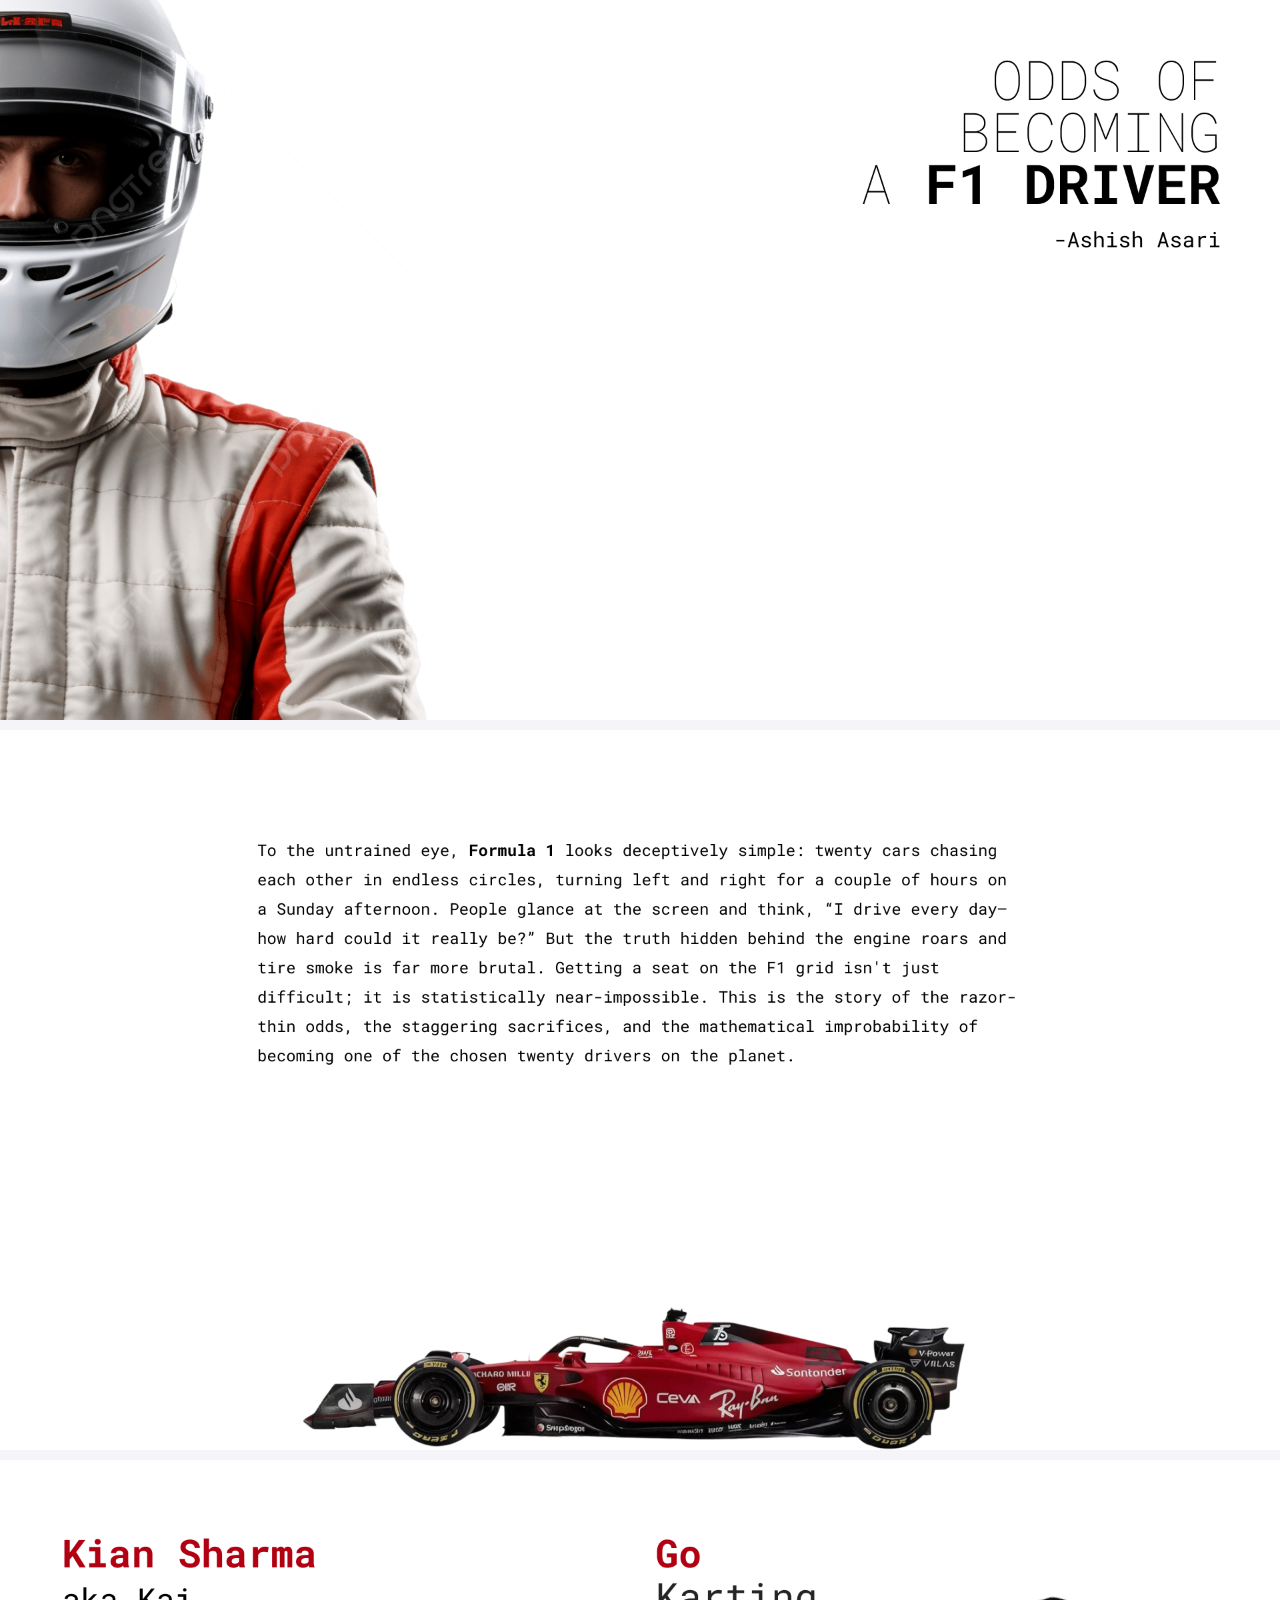
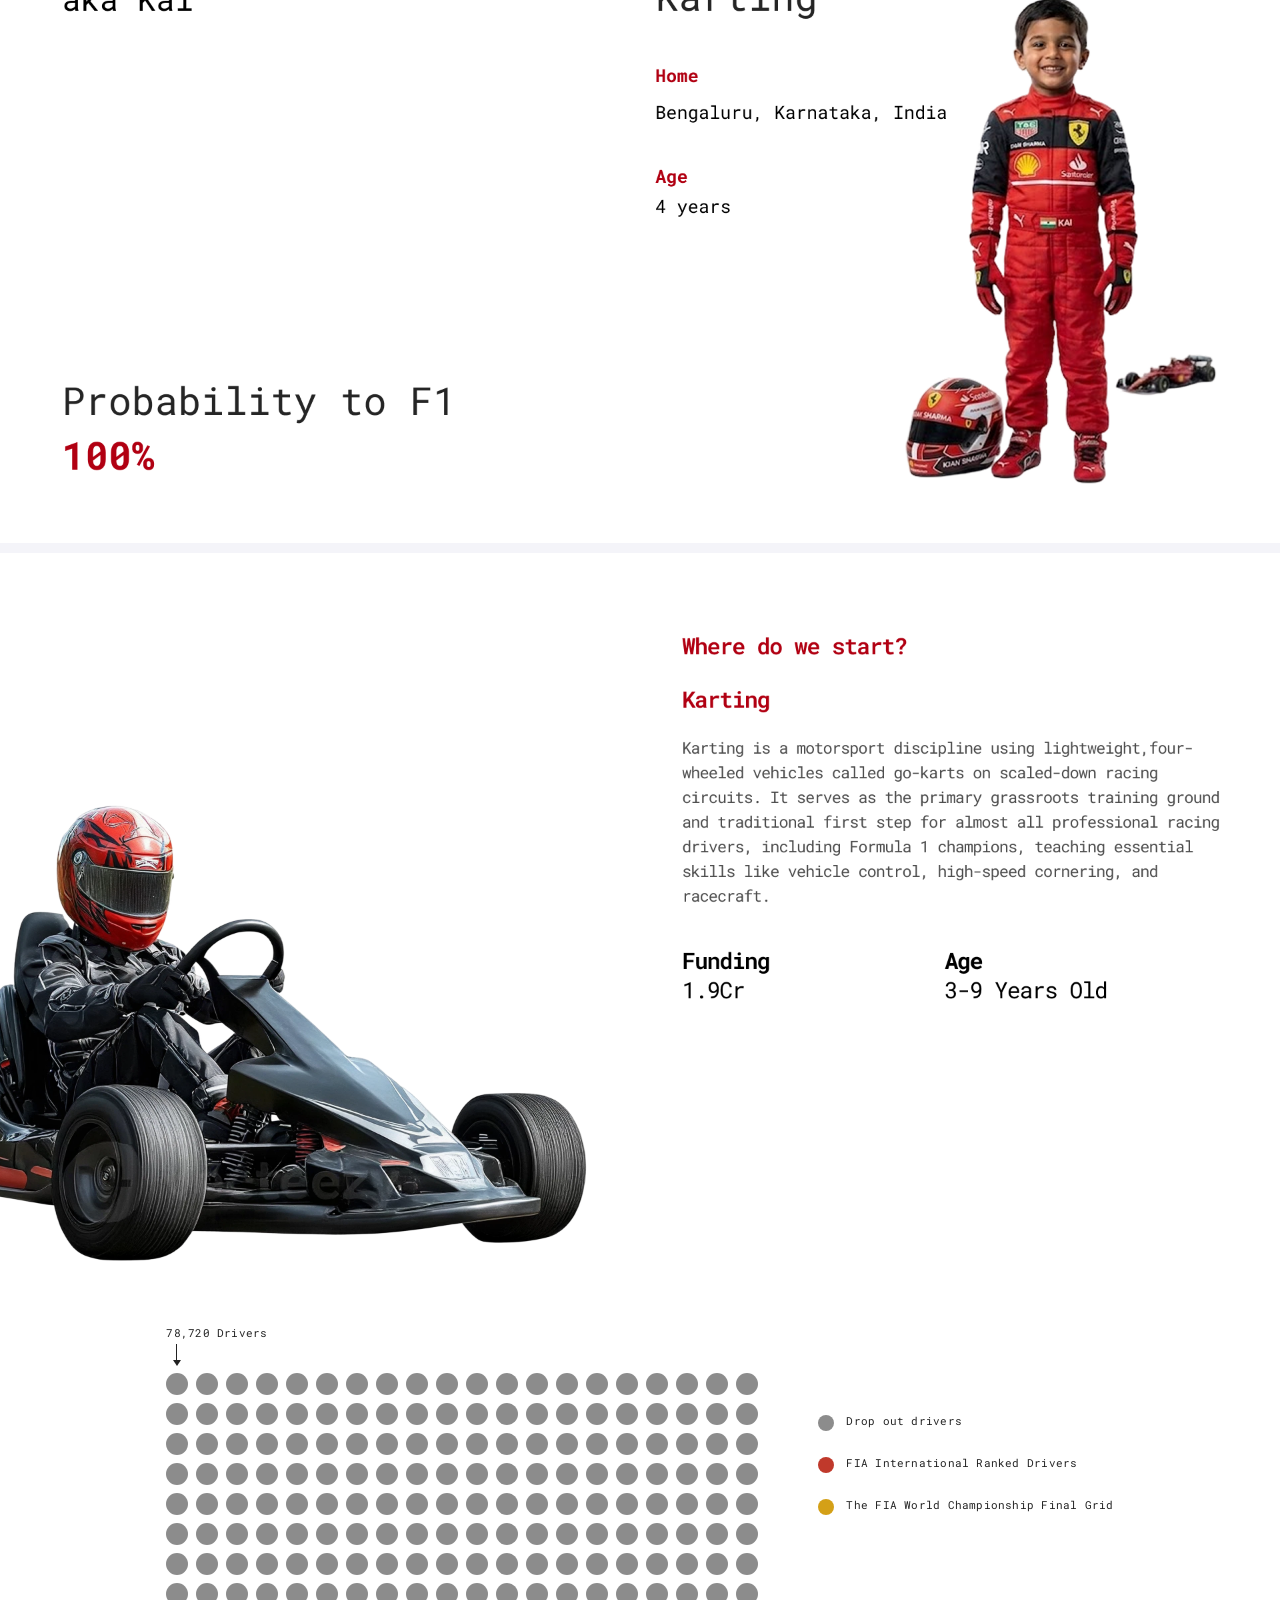
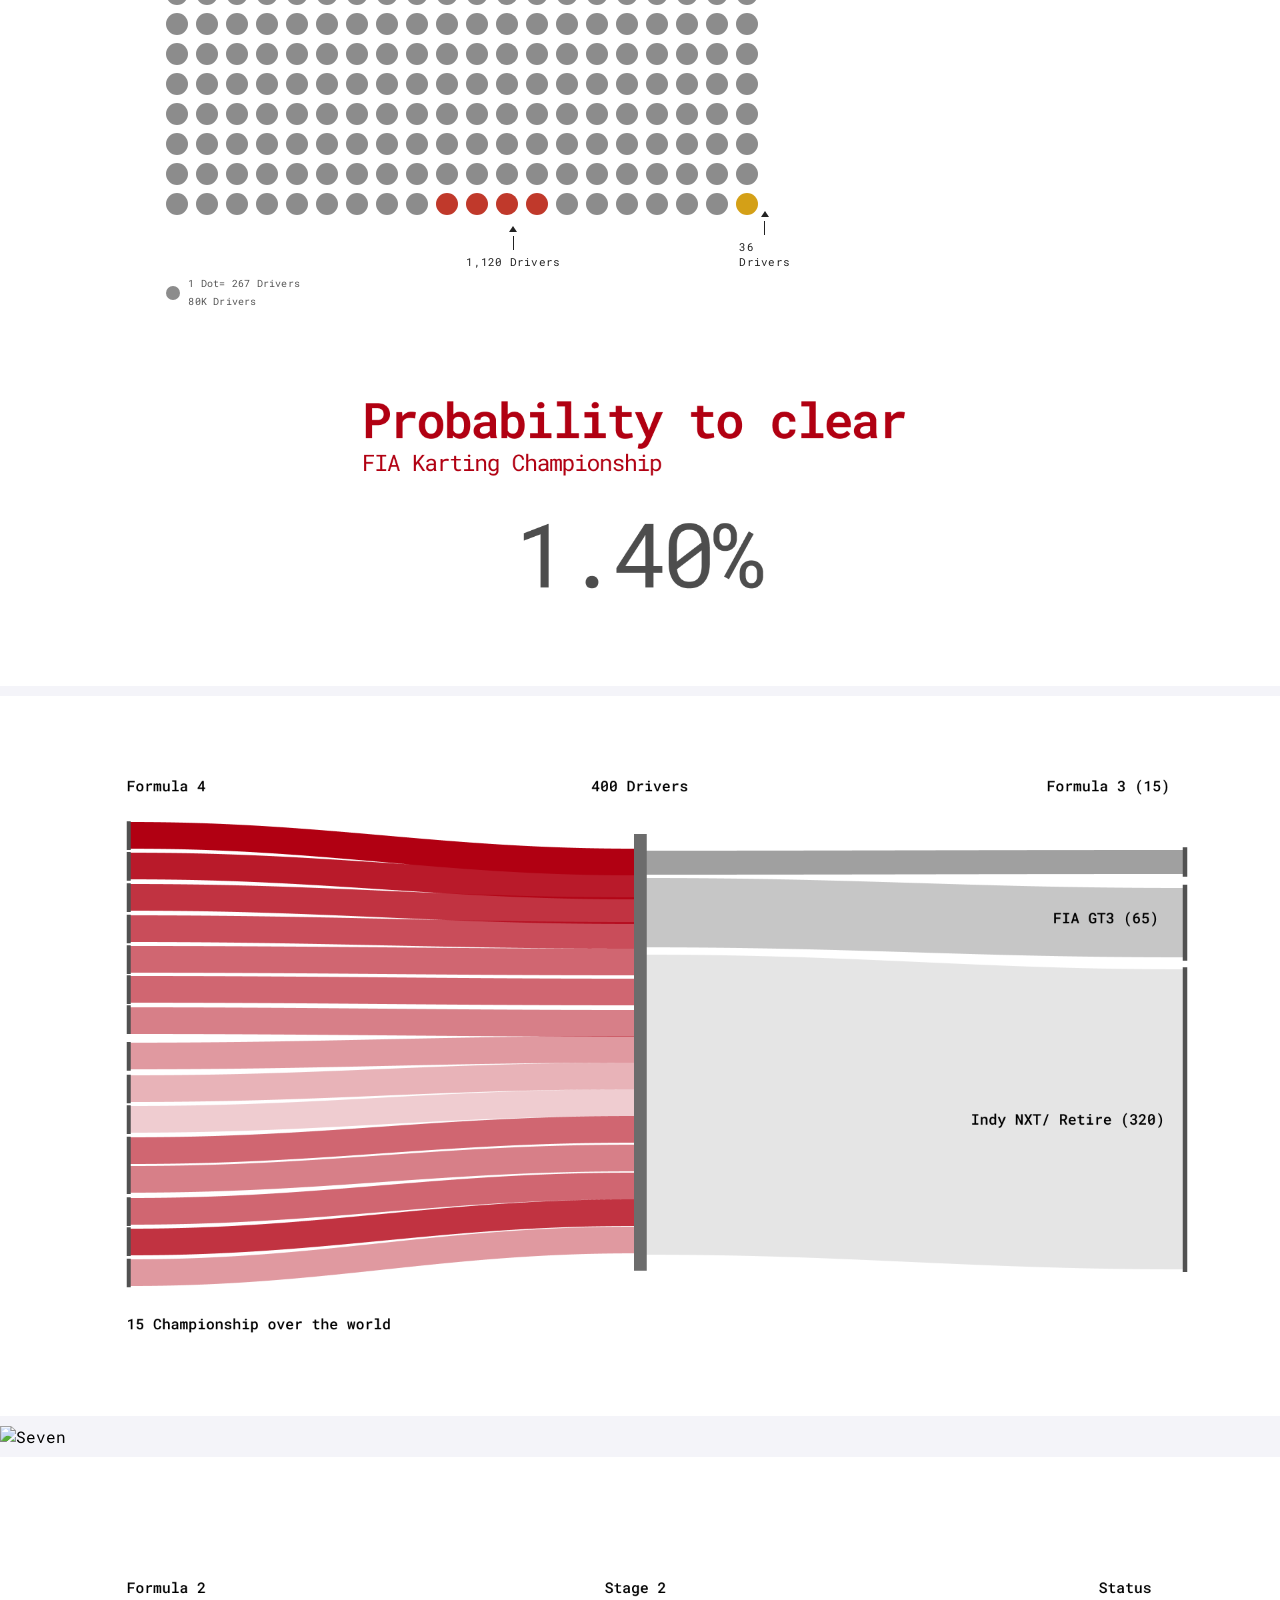
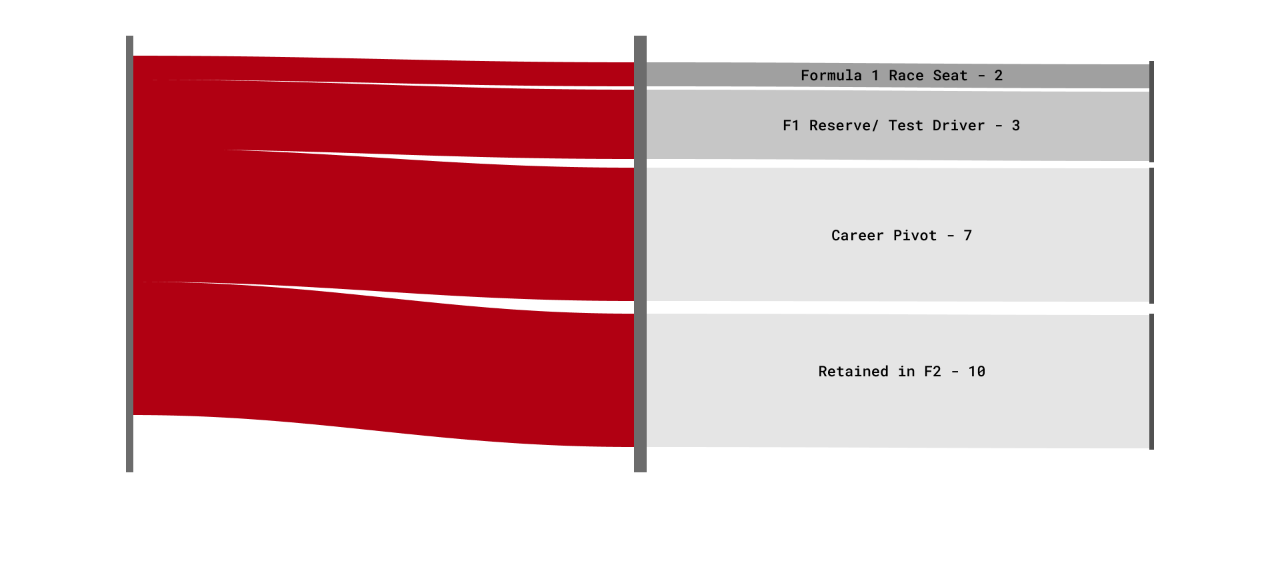
==== commit 772456c6: "okyes" ====
--- a/Index.html
+++ b/Index.html
@@ -184,7 +184,7 @@
 </head>
 <body>
 
-    <!-- SECTION 1: Full-width Images -->
+    <!-- SECTION 1: Top Images (1 to 4) -->
     <div class="image-container">
         <img src="One.png" alt="One">
         <img src="Two.png" alt="Two">
@@ -242,6 +242,14 @@
                 </div>
             </div>
         </div>
+    </div>
+
+    <!-- SECTION 3: Bottom Images (5, 6, 7, & 8) -->
+    <div class="image-container">
+        <img src="Five.png" alt="Five">
+        <img src="Six.png" alt="Six">
+        <img src="Seven.png" alt="Seven">
+        <img src="Eight.png" alt="Eight">
     </div>
 
     <!-- Visualization Script -->
